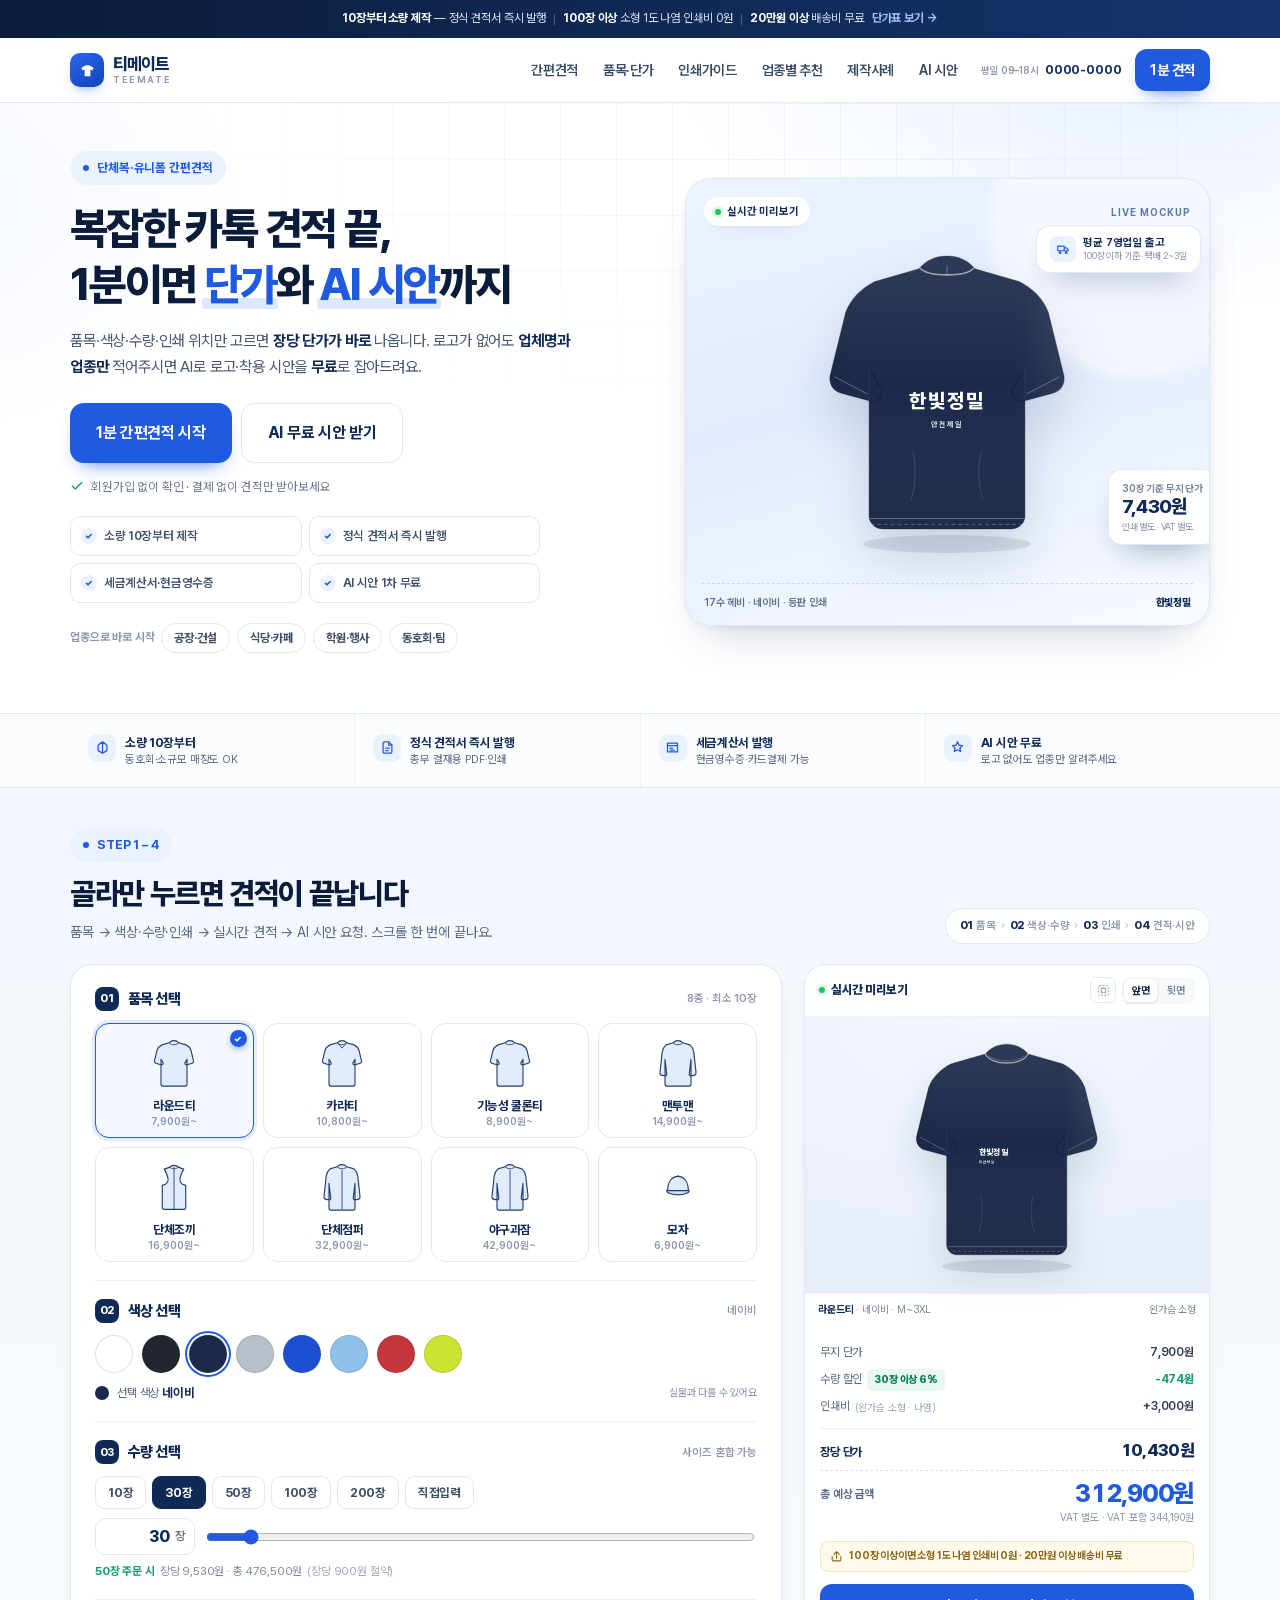
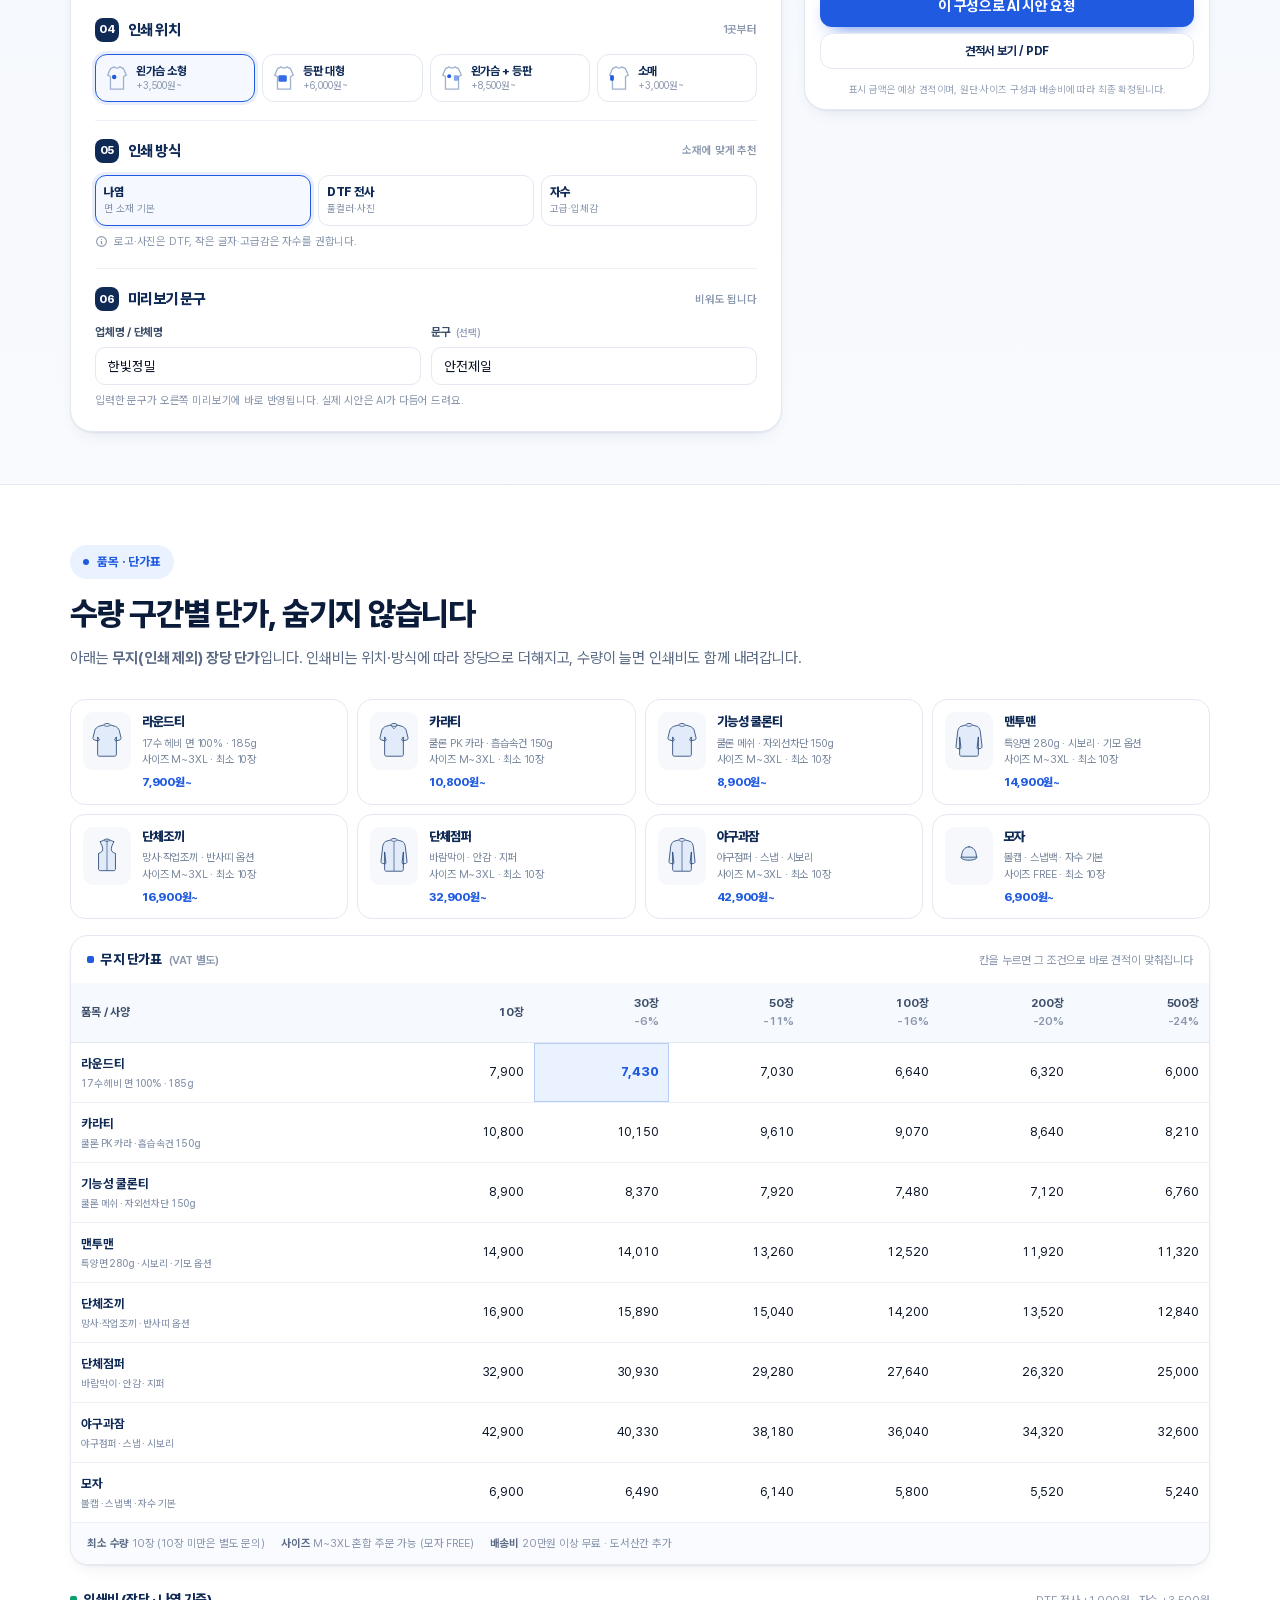
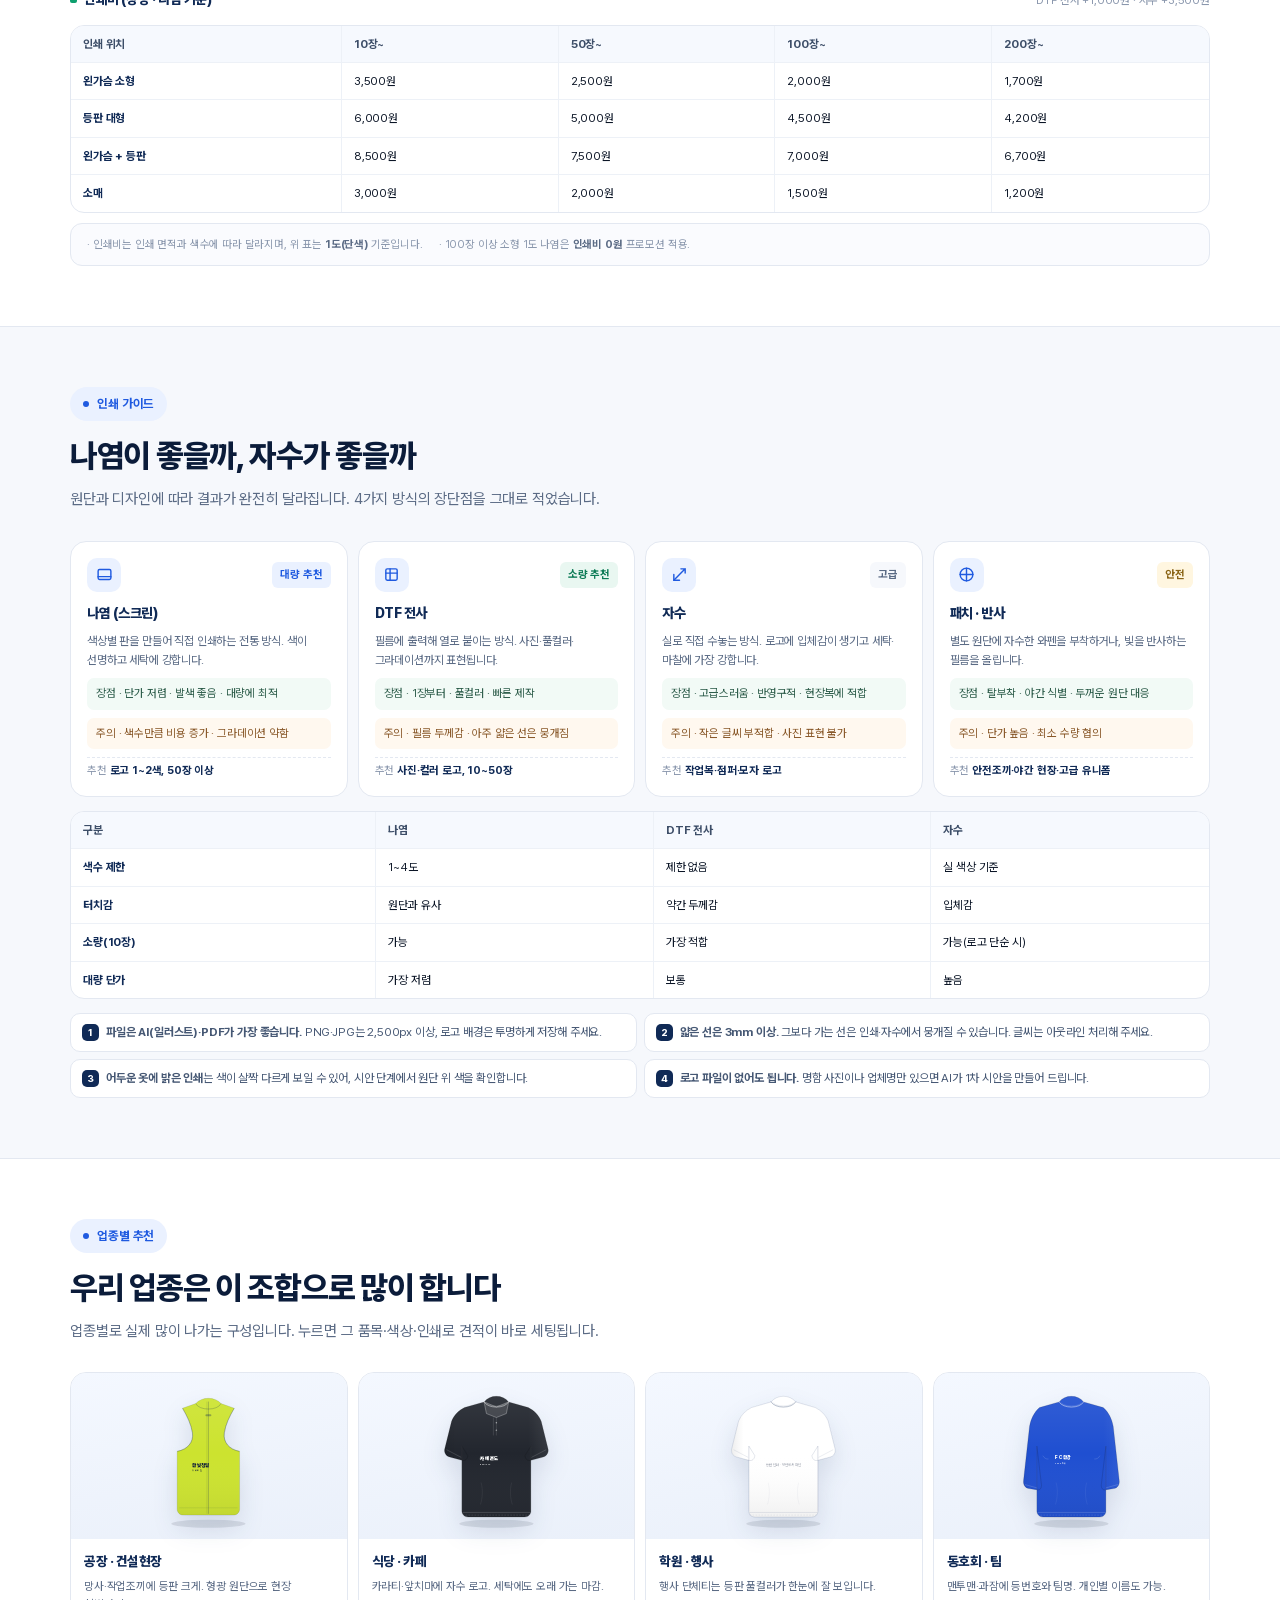
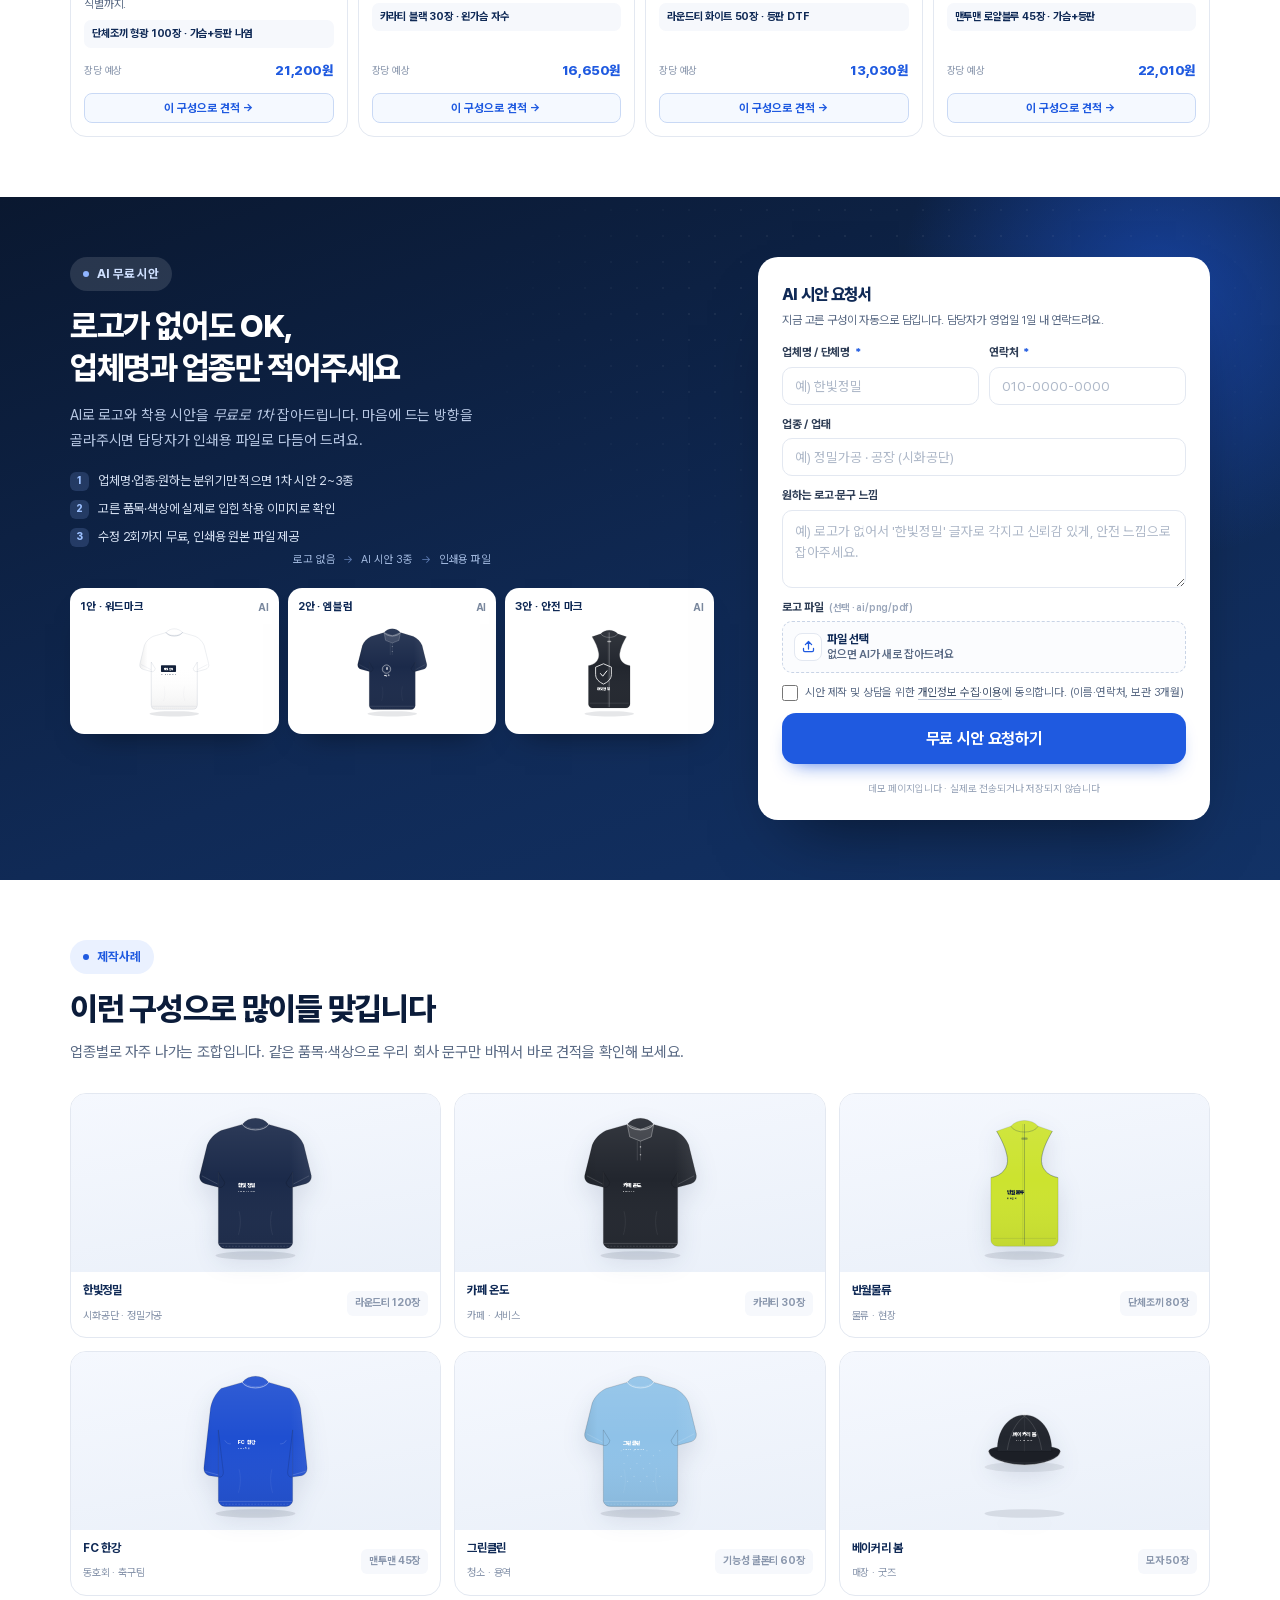
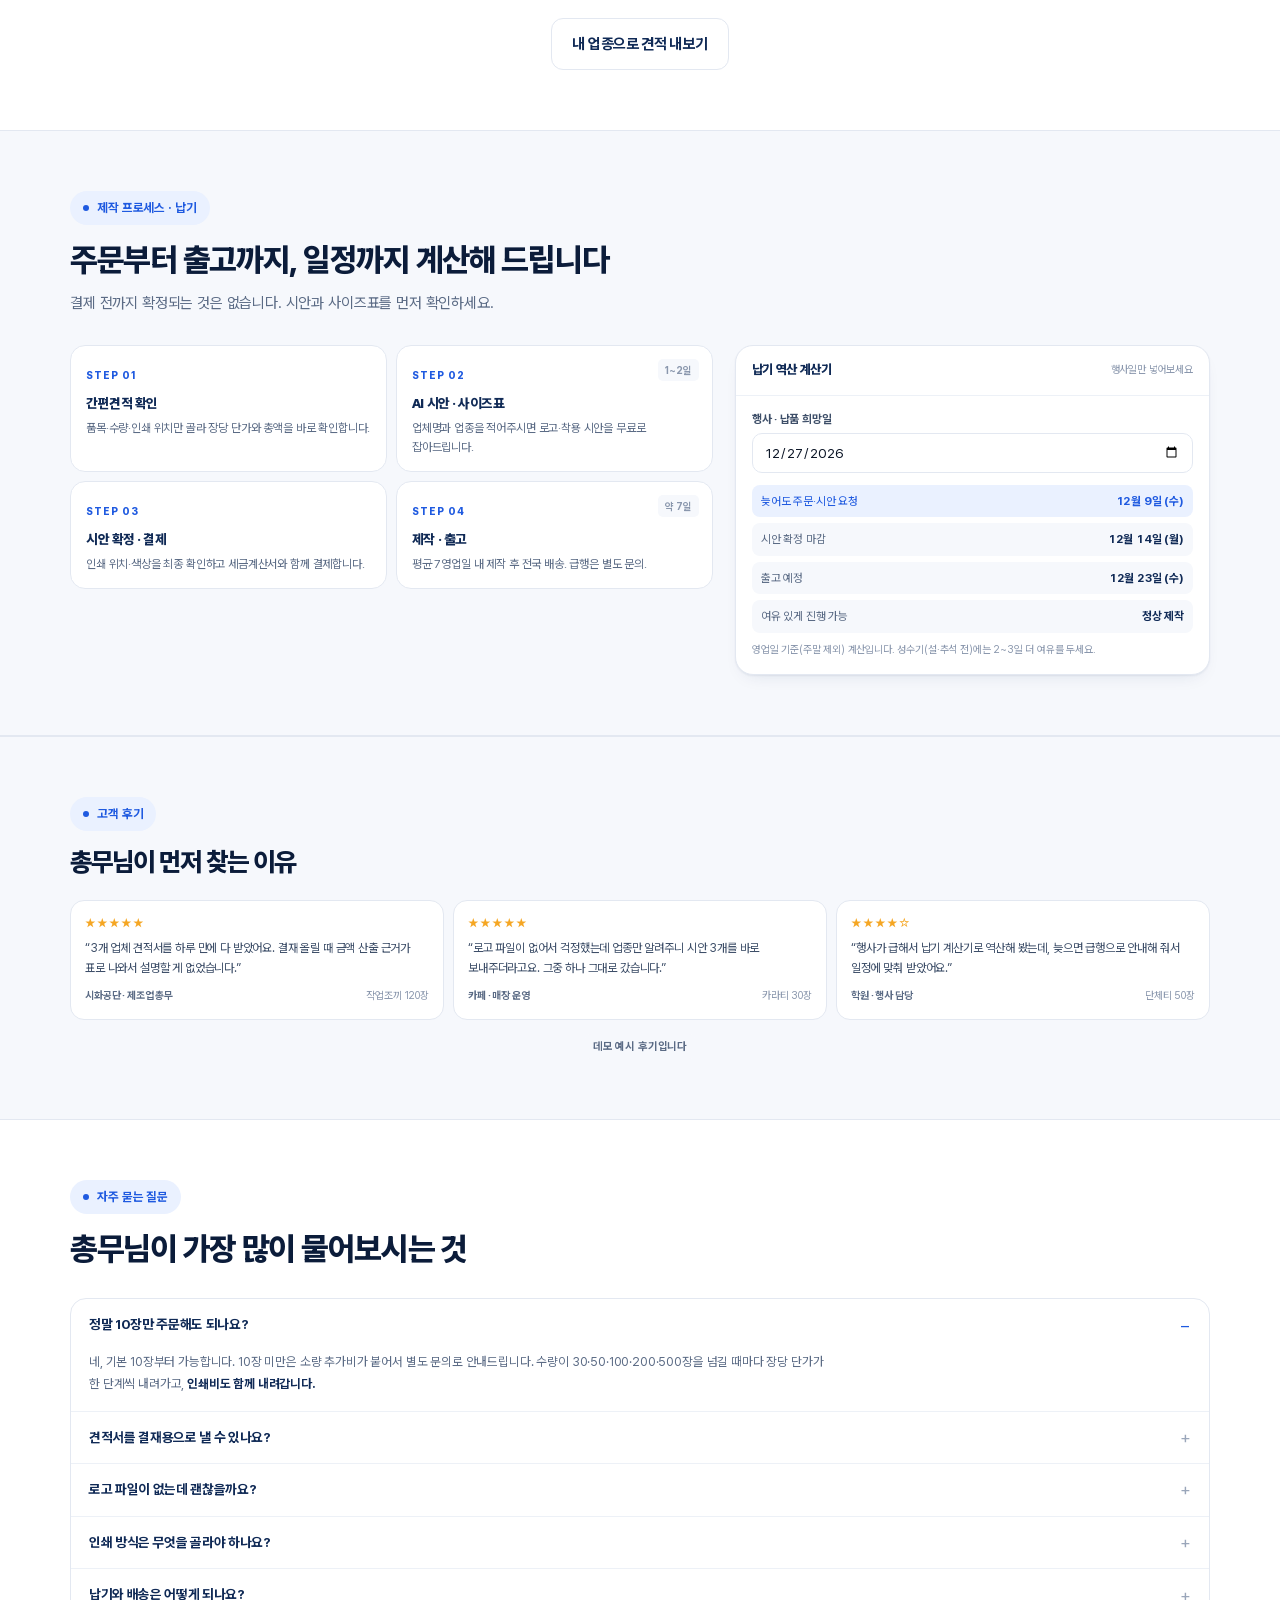
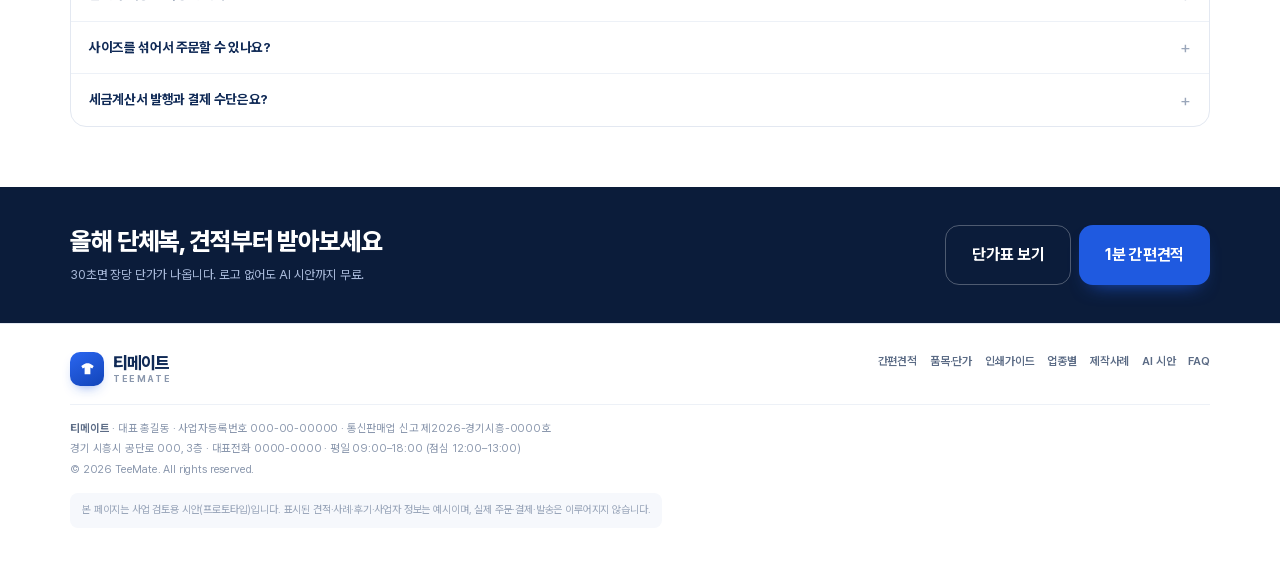
==== index.html @ 2065377f "티메이트 단체복 견적 데모 — 단일 정식 견적서 버전" ====
<!DOCTYPE html>
<html lang="ko">
<head>
<meta charset="utf-8">
<meta name="viewport" content="width=device-width, initial-scale=1, viewport-fit=cover">
<title>티메이트 TeeMate — 단체복·유니폼 1분 간편견적 + AI 무료 시안</title>
<meta name="description" content="품목·색상·수량·인쇄 위치만 고르면 장당 단가가 바로 나옵니다. 수량 구간별 단가 공개, 총무 결재용 정식 견적서 즉시 발행, 로고가 없어도 AI 무료 시안. 소량 10장부터 · 세금계산서 발행.">
<meta name="theme-color" content="#102A56">
<link rel="icon" href="data:image/svg+xml,%3Csvg xmlns='http://www.w3.org/2000/svg' viewBox='0 0 48 48'%3E%3Crect width='48' height='48' rx='12' fill='%231F5AE0'/%3E%3Cpath d='M24 13c-4 0-7 1.4-9 3l-4 3 3 5 4-2v14h12V22l4 2 3-5-4-3c-2-1.6-5-3-9-3z' fill='%23fff'/%3E%3C/svg%3E">
<link rel="stylesheet" href="styles.css">
</head>
<body>

<!-- ===== 상단 공지 ===== -->
<div class="promo-bar">
  <div class="wrap promo-in">
    <span><b>10장부터 소량 제작</b> — 정식 견적서 즉시 발행</span>
    <span class="psep"></span>
    <span class="p3"><b>100장 이상</b> 소형 1도 나염 인쇄비 0원</span>
    <span class="psep"></span>
    <span class="p2"><b>20만원 이상</b> 배송비 무료</span>
    <a class="pmore" href="#pricing">단가표 보기 →</a>
  </div>
</div>

<!-- ===== 헤더 ===== -->
<header class="nav">
  <div class="wrap nav-in">
    <a class="brand" href="#top" aria-label="티메이트 홈">
      <span class="brand-mark" aria-hidden="true">
        <svg viewBox="0 0 48 48"><path d="M24 12c-4.4 0-7.6 1.6-9.8 3.2l-4.4 3.3 3.3 5.4 4.3-2.2V37h13.2V21.7l4.3 2.2 3.3-5.4-4.4-3.3C31.6 13.6 28.4 12 24 12z" fill="#fff"/></svg>
      </span>
      <span class="brand-name"><b>티메이트</b><span>TEEMATE</span></span>
    </a>
    <nav class="nav-links" aria-label="주요 메뉴">
      <a href="#quote">간편견적</a>
      <a href="#pricing">품목·단가</a>
      <a href="#print-guide">인쇄가이드</a>
      <a href="#industries">업종별 추천</a>
      <a href="#cases">제작사례</a>
      <a href="#ai">AI 시안</a>
    </nav>
    <div class="nav-right">
      <span class="nav-tel"><span>평일 09–18시</span> 0000-0000</span>
      <a class="btn btn-primary" href="#quote">1분 견적</a>
      <button class="menu-btn" id="menuBtn" aria-label="메뉴 열기" aria-expanded="false" aria-controls="mobileMenu"><span></span></button>
    </div>
  </div>
  <div class="mobile-menu" id="mobileMenu">
    <div class="wrap">
      <a href="#quote">간편견적</a>
      <a href="#pricing">품목 · 수량별 단가표</a>
      <a href="#print-guide">인쇄 방식 가이드</a>
      <a href="#industries">업종별 추천 구성</a>
      <a href="#cases">제작사례</a>
      <a href="#ai">AI 무료 시안</a>
      <a href="#process">납기 · 제작 프로세스</a>
      <a href="#faq">자주 묻는 질문</a>
      <div class="mm-cta">
        <a class="btn btn-ghost" href="#ai">AI 시안 요청</a>
        <a class="btn btn-primary" href="#quote">견적 시작</a>
      </div>
      <div class="mm-info">평일 09:00–18:00 (점심 12:00–13:00) · 0000-0000<br>본 페이지는 사업 검토용 데모입니다.</div>
    </div>
  </div>
</header>

<!-- ===== 히어로 ===== -->
<section class="hero" id="top">
  <div class="wrap hero-in">
    <div class="hero-left">
    <div class="hero-copy">
      <span class="eyebrow"><span class="dot"></span>단체복·유니폼 간편견적</span>
      <h1>복잡한 카톡 견적 끝,<br>1분이면 <span class="hl">단가</span>와 <span class="hl">AI 시안</span>까지</h1>
      <p class="lead">품목·색상·수량·인쇄 위치만 고르면 <b>장당 단가가 바로</b> 나옵니다.
        로고가 없어도 <b>업체명과 업종만</b> 적어주시면 AI로 로고·착용 시안을 <b>무료</b>로 잡아드려요.</p>
      <div class="hero-actions">
        <a class="btn btn-primary btn-lg" href="#quote">1분 간편견적 시작</a>
        <a class="btn btn-ghost btn-lg" href="#ai">AI 무료 시안 받기</a>
      </div>
      <div class="hero-note">
        <svg width="14" height="14" viewBox="0 0 24 24" fill="none" stroke="#22A06B" stroke-width="2.6"><path d="M20 6 9 17l-5-5" stroke-linecap="round" stroke-linejoin="round"/></svg>
        회원가입 없이 확인 · 결제 없이 견적만 받아보세요
      </div>
      </div>
      <div class="hero-sub">
      <ul class="trust">
        <li><span class="ck">✓</span>소량 10장부터 제작</li>
        <li><span class="ck">✓</span>정식 견적서 즉시 발행</li>
        <li><span class="ck">✓</span>세금계산서·현금영수증</li>
        <li><span class="ck">✓</span>AI 시안 1차 무료</li>
      </ul>
      <div class="quick">
        <span class="ql">업종으로 바로 시작</span>
        <button type="button" data-preset="factory">공장·건설</button>
        <button type="button" data-preset="cafe">식당·카페</button>
        <button type="button" data-preset="school">학원·행사</button>
        <button type="button" data-preset="team">동호회·팀</button>
      </div>
      </div>
    </div>

    <div class="hero-art">
      <div class="hero-art-top">
        <span class="ha-badge"><i></i>실시간 미리보기</span>
        <span class="ha-live">LIVE MOCKUP</span>
      </div>
      <div id="heroMockup" class="hero-mk"></div>
      <div class="float-card float-price">
        <div class="fp-lbl">30장 기준 무지 단가</div>
        <div class="fp-val" id="heroUnit">7,430원</div>
        <div class="fp-sub">인쇄 별도 · VAT 별도</div>
      </div>
      <div class="float-card float-ship">
        <span class="ic"><svg width="14" height="14" viewBox="0 0 24 24" fill="none" stroke="currentColor" stroke-width="2"><path d="M3 7h11v8H3zM14 10h4l3 3v2h-7z" stroke-linejoin="round"/><circle cx="7" cy="18" r="1.6"/><circle cx="17.5" cy="18" r="1.6"/></svg></span>
        <span><b>평균 7영업일 출고</b><span>100장 이하 기준 · 택배 2~3일</span></span>
      </div>
      <div class="hero-art-foot">
        <span class="hf">17수 헤비 · 네이비 · 등판 인쇄</span>
        <span class="hf"><b>한빛정밀</b></span>
      </div>
    </div>
  </div>
</section>

<!-- ===== 신뢰 스트립 ===== -->
<div class="strip">
  <div class="wrap">
    <ul>
      <li>
        <span class="ic"><svg width="15" height="15" viewBox="0 0 24 24" fill="none" stroke="currentColor" stroke-width="2"><path d="M12 3v18M5 8l7-5 7 5M5 8v9l7 4 7-4V8" stroke-linejoin="round"/></svg></span>
        <span><b>소량 10장부터</b><span>동호회·소규모 매장도 OK</span></span>
      </li>
      <li>
        <span class="ic"><svg width="15" height="15" viewBox="0 0 24 24" fill="none" stroke="currentColor" stroke-width="2"><path d="M14 3H7a2 2 0 0 0-2 2v14a2 2 0 0 0 2 2h10a2 2 0 0 0 2-2V8z" stroke-linejoin="round"/><path d="M14 3v5h5M9 13h6M9 17h4" stroke-linecap="round"/></svg></span>
        <span><b>정식 견적서 즉시 발행</b><span>총무 결재용 PDF·인쇄</span></span>
      </li>
      <li>
        <span class="ic"><svg width="15" height="15" viewBox="0 0 24 24" fill="none" stroke="currentColor" stroke-width="2"><path d="M4 5h16v14H4z" stroke-linejoin="round"/><path d="M4 9h16M8 13h4M8 16h7" stroke-linecap="round"/></svg></span>
        <span><b>세금계산서 발행</b><span>현금영수증·카드결제 가능</span></span>
      </li>
      <li>
        <span class="ic"><svg width="15" height="15" viewBox="0 0 24 24" fill="none" stroke="currentColor" stroke-width="2"><path d="m12 3 2.4 5.3 5.6.6-4.2 3.9 1.2 5.6L12 15.7 6.9 18.4l1.2-5.6L4 8.9l5.6-.6z" stroke-linejoin="round"/></svg></span>
        <span><b>AI 시안 무료</b><span>로고 없어도 업종만 알려주세요</span></span>
      </li>
    </ul>
  </div>
</div>

<!-- ===== 견적 빌더 ===== -->
<section class="builder-sec" id="quote">
  <div class="wrap">
    <div class="builder-head">
      <div>
        <span class="eyebrow"><span class="dot"></span>STEP 1 – 4</span>
        <h2>골라만 누르면 견적이 끝납니다</h2>
        <p>품목 → 색상·수량·인쇄 → 실시간 견적 → AI 시안 요청. 스크롤 한 번에 끝나요.</p>
      </div>
      <div class="step-track">
        <span><b>01</b> 품목</span><span class="sep">›</span>
        <span><b>02</b> 색상·수량</span><span class="sep">›</span>
        <span><b>03</b> 인쇄</span><span class="sep">›</span>
        <span><b>04</b> 견적·시안</span>
      </div>
    </div>

    <div class="builder-grid">
      <!-- 컨트롤 -->
      <div class="card controls">
        <div class="step-block" style="margin-top:0;padding-top:0">
          <div class="sh"><span class="step-num">01</span><h3>품목 선택</h3><span class="mini">8종 · 최소 10장</span></div>
          <div class="items" id="itemGrid" role="group" aria-label="품목 선택"></div>
        </div>

        <div class="step-block">
          <div class="sh"><span class="step-num">02</span><h3>색상 선택</h3><span class="mini" id="colorName">네이비</span></div>
          <div class="swatches" id="colorRow" role="group" aria-label="색상 선택"></div>
          <div class="sw-label">
            <span class="sw-dot" id="colorDot"></span>
            <span>선택 색상 <b id="colorName2">네이비</b></span>
            <span class="side">실물과 다를 수 있어요</span>
          </div>
        </div>

        <div class="step-block">
          <div class="sh"><span class="step-num">03</span><h3>수량 선택</h3><span class="mini">사이즈 혼합 가능</span></div>
          <div class="qty-presets" id="qtyChips" role="group" aria-label="수량 프리셋"></div>
          <div class="qty-row">
            <label class="qty-field" for="qtyInput">
              <input id="qtyInput" type="number" min="10" max="2000" step="10" value="30" inputmode="numeric" aria-label="수량 직접입력">
              <span>장</span>
            </label>
            <input class="range" id="qtyRange" type="range" min="10" max="300" step="5" value="30" aria-label="수량 슬라이더">
          </div>
          <div class="qty-hint" id="qtyHint"></div>
        </div>

        <div class="step-block">
          <div class="sh"><span class="step-num">04</span><h3>인쇄 위치</h3><span class="mini">1곳부터</span></div>
          <div class="pos-grid" id="posRow" role="group" aria-label="인쇄 위치"></div>
        </div>

        <div class="step-block">
          <div class="sh"><span class="step-num">05</span><h3>인쇄 방식</h3><span class="mini">소재에 맞게 추천</span></div>
          <div class="methods" id="methodRow" role="group" aria-label="인쇄 방식"></div>
          <div class="plus-note">
            <svg width="13" height="13" viewBox="0 0 24 24" fill="none" stroke="#8A97AD" stroke-width="2"><circle cx="12" cy="12" r="9"/><path d="M12 8h.01M11 12h1v4h1" stroke-linecap="round"/></svg>
            로고·사진은 DTF, 작은 글자·고급감은 자수를 권합니다.
          </div>
        </div>

        <div class="step-block">
          <div class="sh"><span class="step-num">06</span><h3>미리보기 문구</h3><span class="mini">비워도 됩니다</span></div>
          <div class="text-grid">
            <div class="field">
              <label for="companyInput">업체명 / 단체명</label>
              <input id="companyInput" type="text" maxlength="14" placeholder="예) 한빛정밀" value="한빛정밀" autocomplete="organization">
            </div>
            <div class="field">
              <label for="sloganInput">문구 <span class="opt">(선택)</span></label>
              <input id="sloganInput" type="text" maxlength="18" placeholder="예) 안전제일" value="안전제일" autocomplete="off">
            </div>
          </div>
          <div class="plus-note">입력한 문구가 오른쪽 미리보기에 바로 반영됩니다. 실제 시안은 AI가 다듬어 드려요.</div>
        </div>
      </div>

      <!-- 미리보기 + 견적 -->
      <div class="panel-wrap">
        <div class="card panel">
          <div class="panel-head">
            <span class="ph-t"><i></i>실시간 미리보기</span>
            <div class="ph-right">
              <button class="guide-btn" id="guideBtn" aria-pressed="false" aria-label="인쇄 영역 보기" title="인쇄 영역 보기">
                <svg width="13" height="13" viewBox="0 0 24 24" fill="none" stroke="currentColor" stroke-width="2"><rect x="3" y="3" width="18" height="18" rx="2" stroke-dasharray="3 3"/><path d="M8 8h8v8H8z"/></svg>
              </button>
              <div class="view-toggle" role="group" aria-label="앞면 뒷면 전환">
                <button id="viewFront" aria-pressed="true">앞면</button>
                <button id="viewBack" aria-pressed="false">뒷면</button>
              </div>
            </div>
          </div>
          <div class="mk-stage" id="mockupStage"></div>
          <div class="mk-caption">
            <span><b id="mkItem">라운드티</b> · <span id="mkColor">네이비</span> · <span id="mkSize">M~3XL</span></span>
            <span id="mkPrint">왼가슴 소형</span>
          </div>
          <div class="price-box">
            <div class="sum-line"><span class="l">무지 단가</span><span class="v" id="pBase">7,900원</span></div>
            <div class="sum-line disc"><span class="l">수량 할인 <span class="tier-badge" id="pTierName">30장 이상 6%</span></span><span class="v" id="pDisc">-474원</span></div>
            <div class="sum-line"><span class="l">인쇄비 <span style="color:#9AA6BA;font-size:10px" id="pPrintName">(왼가슴 소형 · 나염)</span></span><span class="v" id="pPrint">+3,000원</span></div>
            <div class="sum-div"></div>
            <div class="unit-line"><span class="ul-l">장당 단가</span><span class="ul-v" id="pUnit">10,430원</span></div>
            <div class="total">
              <span class="tl">총 예상 금액</span>
              <span class="tv" id="pTotal">312,900원</span>
            </div>
            <div class="vat" id="pVat">VAT 별도 · VAT 포함 344,190원</div>
          </div>
          <div class="panel-promo">
            <svg width="13" height="13" viewBox="0 0 24 24" fill="none" stroke="currentColor" stroke-width="2"><path d="M20 12v6a2 2 0 0 1-2 2H6a2 2 0 0 1-2-2v-6M12 3v12M7 8l5-5 5 5" stroke-linecap="round" stroke-linejoin="round"/></svg>
            100장 이상이면 소형 1도 나염 인쇄비 0원 · 20만원 이상 배송비 무료
          </div>
          <div class="panel-actions">
            <button class="btn btn-primary btn-block" id="toAiBtn">이 구성으로 AI 시안 요청</button>
            <button class="btn btn-ghost btn-block" id="docBtn">견적서 보기 / PDF</button>
          </div>
          <div class="panel-foot">표시 금액은 예상 견적이며, 원단·사이즈 구성과 배송비에 따라 최종 확정됩니다.</div>
        </div>
      </div>
    </div>
  </div>
</section>

<!-- 모바일 하단 바 -->
<div class="sticky-buy" id="stickyBuy">
  <div class="sb-l"><div class="sb-top">장당 <span id="sbUnit">10,430원</span> · <span id="sbQty">30장</span></div><b id="sbTotal">312,900원</b></div>
  <a class="btn btn-primary" href="#ai">AI 시안 요청</a>
</div>

<!-- ===== 품목 · 단가표 ===== -->
<section class="sec pricing-sec" id="pricing">
  <div class="wrap">
    <div class="sec-head">
      <span class="eyebrow"><span class="dot"></span>품목 · 단가표</span>
      <h2>수량 구간별 단가, 숨기지 않습니다</h2>
      <p>아래는 <b>무지(인쇄 제외) 장당 단가</b>입니다. 인쇄비는 위치·방식에 따라 장당으로 더해지고, 수량이 늘면 인쇄비도 함께 내려갑니다.</p>
    </div>

    <div class="guide-grid" id="guideGrid" style="display:grid;grid-template-columns:repeat(auto-fit,minmax(230px,1fr));gap:9px;margin-bottom:16px"></div>

    <div class="tbl-wrap">
      <div class="tbl-head" style="padding:13px 16px 0">
        <span class="tt"><i></i>무지 단가표 <span style="font-weight:600;color:#8A97AD;font-size:11.5px">(VAT 별도)</span></span>
        <span class="hint">칸을 누르면 그 조건으로 바로 견적이 맞춰집니다</span>
      </div>
      <div class="tbl-scroll">
        <table class="pt" id="priceTable" aria-label="품목·수량 구간별 무지 단가"></table>
      </div>
      <div class="tbl-foot">
        <span><b>최소 수량</b> 10장 (10장 미만은 별도 문의)</span>
        <span><b>사이즈</b> M~3XL 혼합 주문 가능 (모자 FREE)</span>
        <span><b>배송비</b> 20만원 이상 무료 · 도서산간 추가</span>
      </div>
    </div>

    <div class="tbl-head" style="margin:24px 0 12px">
      <span class="tt"><i style="background:#0E9F6E"></i>인쇄비 (장당 · 나염 기준)</span>
      <span class="hint">DTF 전사 +1,000원 · 자수 +3,500원</span>
    </div>
    <div class="guide-table five" id="printTbl"></div>
    <div class="tbl-foot" style="border:1px solid var(--line);border-radius:12px;background:#FAFBFE;margin-top:10px">
      <span>· 인쇄비는 인쇄 면적과 색수에 따라 달라지며, 위 표는 <b>1도(단색)</b> 기준입니다.</span>
      <span>· 100장 이상 소형 1도 나염은 <b>인쇄비 0원</b> 프로모션 적용.</span>
    </div>
  </div>
</section>

<!-- ===== 인쇄 가이드 ===== -->
<section class="sec print-sec" id="print-guide">
  <div class="wrap">
    <div class="sec-head">
      <span class="eyebrow"><span class="dot"></span>인쇄 가이드</span>
      <h2>나염이 좋을까, 자수가 좋을까</h2>
      <p>원단과 디자인에 따라 결과가 완전히 달라집니다. 4가지 방식의 장단점을 그대로 적었습니다.</p>
    </div>

    <div class="pg-grid">
      <div class="pg">
        <div class="ph"><span class="pico"><svg width="17" height="17" viewBox="0 0 24 24" fill="none" stroke="currentColor" stroke-width="2"><rect x="3" y="5" width="18" height="14" rx="2"/><path d="M3 15h18" stroke-linecap="round"/></svg></span><span class="tag blue">대량 추천</span></div>
        <h4>나염 (스크린)</h4>
        <p class="pdesc">색상별 판을 만들어 직접 인쇄하는 전통 방식. 색이 선명하고 세탁에 강합니다.</p>
        <div class="pros">장점 · 단가 저렴 · 발색 좋음 · 대량에 최적</div>
        <div class="cons">주의 · 색수만큼 비용 증가 · 그라데이션 약함</div>
        <div class="rec">추천 <b>로고 1~2색, 50장 이상</b></div>
      </div>
      <div class="pg">
        <div class="ph"><span class="pico"><svg width="17" height="17" viewBox="0 0 24 24" fill="none" stroke="currentColor" stroke-width="2"><rect x="4" y="4" width="16" height="16" rx="2"/><path d="M4 10h16M10 4v16" stroke-linecap="round"/></svg></span><span class="tag green">소량 추천</span></div>
        <h4>DTF 전사</h4>
        <p class="pdesc">필름에 출력해 열로 붙이는 방식. 사진·풀컬러·그라데이션까지 표현됩니다.</p>
        <div class="pros">장점 · 1장부터 · 풀컬러 · 빠른 제작</div>
        <div class="cons">주의 · 필름 두께감 · 아주 얇은 선은 뭉개짐</div>
        <div class="rec">추천 <b>사진·컬러 로고, 10~50장</b></div>
      </div>
      <div class="pg">
        <div class="ph"><span class="pico"><svg width="17" height="17" viewBox="0 0 24 24" fill="none" stroke="currentColor" stroke-width="2"><path d="M4 20 20 4M14 4h6v6" stroke-linecap="round" stroke-linejoin="round"/><path d="M4 12v8h8" stroke-linecap="round" stroke-linejoin="round"/></svg></span><span class="tag">고급</span></div>
        <h4>자수</h4>
        <p class="pdesc">실로 직접 수놓는 방식. 로고에 입체감이 생기고 세탁·마찰에 가장 강합니다.</p>
        <div class="pros">장점 · 고급스러움 · 반영구적 · 현장복에 적합</div>
        <div class="cons">주의 · 작은 글씨 부적합 · 사진 표현 불가</div>
        <div class="rec">추천 <b>작업복·점퍼·모자 로고</b></div>
      </div>
      <div class="pg">
        <div class="ph"><span class="pico"><svg width="17" height="17" viewBox="0 0 24 24" fill="none" stroke="currentColor" stroke-width="2"><path d="M3 12h18M12 3v18" stroke-linecap="round"/><circle cx="12" cy="12" r="9"/></svg></span><span class="tag amber">안전</span></div>
        <h4>패치 · 반사</h4>
        <p class="pdesc">별도 원단에 자수한 와펜을 부착하거나, 빛을 반사하는 필름을 올립니다.</p>
        <div class="pros">장점 · 탈부착 · 야간 식별 · 두꺼운 원단 대응</div>
        <div class="cons">주의 · 단가 높음 · 최소 수량 협의</div>
        <div class="rec">추천 <b>안전조끼·야간 현장·고급 유니폼</b></div>
      </div>
    </div>

    <div class="guide-table">
      <div class="grow head"><div>구분</div><div>나염</div><div>DTF 전사</div><div>자수</div></div>
      <div class="grow"><div class="k">색수 제한</div><div>1~4도</div><div>제한 없음</div><div>실 색상 기준</div></div>
      <div class="grow"><div class="k">터치감</div><div>원단과 유사</div><div>약간 두께감</div><div>입체감</div></div>
      <div class="grow"><div class="k">소량(10장)</div><div>가능</div><div>가장 적합</div><div>가능(로고 단순 시)</div></div>
      <div class="grow"><div class="k">대량 단가</div><div>가장 저렴</div><div>보통</div><div>높음</div></div>
    </div>

    <ul class="file-tips">
      <li><span class="n">1</span><span><b>파일은 AI(일러스트)·PDF가 가장 좋습니다.</b> PNG·JPG는 2,500px 이상, 로고 배경은 투명하게 저장해 주세요.</span></li>
      <li><span class="n">2</span><span><b>얇은 선은 3mm 이상.</b> 그보다 가는 선은 인쇄·자수에서 뭉개질 수 있습니다. 글씨는 아웃라인 처리해 주세요.</span></li>
      <li><span class="n">3</span><span><b>어두운 옷에 밝은 인쇄</b>는 색이 살짝 다르게 보일 수 있어, 시안 단계에서 원단 위 색을 확인합니다.</span></li>
      <li><span class="n">4</span><span><b>로고 파일이 없어도 됩니다.</b> 명함 사진이나 업체명만 있으면 AI가 1차 시안을 만들어 드립니다.</span></li>
    </ul>
  </div>
</section>

<!-- ===== 업종별 추천 ===== -->
<section class="sec" id="industries">
  <div class="wrap">
    <div class="sec-head">
      <span class="eyebrow"><span class="dot"></span>업종별 추천</span>
      <h2>우리 업종은 이 조합으로 많이 합니다</h2>
      <p>업종별로 실제 많이 나가는 구성입니다. 누르면 그 품목·색상·인쇄로 견적이 바로 세팅됩니다.</p>
    </div>
    <div class="ind-grid" id="indGrid"></div>
  </div>
</section>

<!-- ===== AI 시안 ===== -->
<section class="sec ai-sec" id="ai">
  <div class="wrap ai-inner">
    <div>
      <span class="eyebrow"><span class="dot" style="background:#8FB4FF"></span>AI 무료 시안</span>
      <h2>로고가 없어도 OK,<br>업체명과 업종만 적어주세요</h2>
      <p class="lead">AI로 로고와 착용 시안을 <em>무료로 1차</em> 잡아드립니다.
        마음에 드는 방향을 골라주시면 담당자가 인쇄용 파일로 다듬어 드려요.</p>
      <ul class="ai-list">
        <li><span class="n">1</span>업체명·업종·원하는 분위기만 적으면 1차 시안 2~3종</li>
        <li><span class="n">2</span>고른 품목·색상에 실제로 입힌 착용 이미지로 확인</li>
        <li><span class="n">3</span>수정 2회까지 무료, 인쇄용 원본 파일 제공</li>
      </ul>
      <div class="ba-flow">로고 없음 <span class="ba-arrow">→</span> AI 시안 3종 <span class="ba-arrow">→</span> 인쇄용 파일</div>
      <div class="ba" id="aiSamples"></div>
    </div>

    <div class="form-card">
      <h3>AI 시안 요청서</h3>
      <p class="fc-sub">지금 고른 구성이 자동으로 담깁니다. 담당자가 영업일 1일 내 연락드려요.</p>
      <form id="aiForm" novalidate>
        <div class="form-grid">
          <div class="form-grid two" style="gap:10px">
            <div class="field" id="fName">
              <label for="fCompany">업체명 / 단체명 <span class="req">*</span></label>
              <input id="fCompany" name="company" type="text" placeholder="예) 한빛정밀" required autocomplete="organization">
              <span class="err">업체명을 입력해 주세요.</span>
            </div>
            <div class="field" id="fContact">
              <label for="fPhone">연락처 <span class="req">*</span></label>
              <input id="fPhone" name="phone" type="tel" placeholder="010-0000-0000" required inputmode="tel" autocomplete="tel">
              <span class="err">연락 가능한 번호를 정확히 입력해 주세요.</span>
            </div>
          </div>
          <div class="field">
            <label for="fBusiness">업종 / 업태</label>
            <input id="fBusiness" name="business" type="text" placeholder="예) 정밀가공 · 공장 (시화공단)" autocomplete="off">
          </div>
          <div class="field">
            <label for="fMsg">원하는 로고·문구 느낌</label>
            <textarea id="fMsg" name="message" placeholder="예) 로고가 없어서 '한빛정밀' 글자로 각지고 신뢰감 있게, 안전 느낌으로 잡아주세요."></textarea>
          </div>
          <div class="field">
            <label>로고 파일 <span class="opt">(선택 · ai/png/pdf)</span></label>
            <label class="upload" for="fFile">
              <span class="ui"><svg width="15" height="15" viewBox="0 0 24 24" fill="none" stroke="currentColor" stroke-width="2"><path d="M12 16V4m0 0L7 9m5-5 5 5" stroke-linecap="round" stroke-linejoin="round"/><path d="M4 15v3a2 2 0 0 0 2 2h12a2 2 0 0 0 2-2v-3" stroke-linecap="round"/></svg></span>
              <span class="ut" id="fileName"><b>파일 선택</b>없으면 AI가 새로 잡아드려요</span>
              <input id="fFile" type="file" accept=".ai,.pdf,.png,.jpg,.jpeg,.svg">
            </label>
          </div>
          <label class="agree">
            <input id="fAgree" type="checkbox">
            <span>시안 제작 및 상담을 위한 <u>개인정보 수집·이용</u>에 동의합니다. (이름·연락처, 보관 3개월)</span>
          </label>
          <div class="field" id="fAgreeErr" style="display:none"><span class="err" style="display:block">개인정보 수집·이용에 동의해 주세요.</span></div>
          <button class="btn btn-primary btn-block btn-lg" type="submit" style="margin-top:2px">무료 시안 요청하기</button>
          <div class="form-note">데모 페이지입니다 · 실제로 전송되거나 저장되지 않습니다</div>
        </div>
      </form>
    </div>
  </div>
</section>

<!-- ===== 제작사례 ===== -->
<section class="sec" id="cases">
  <div class="wrap">
    <div class="sec-head">
      <span class="eyebrow"><span class="dot"></span>제작사례</span>
      <h2>이런 구성으로 많이들 맞깁니다</h2>
      <p>업종별로 자주 나가는 조합입니다. 같은 품목·색상으로 우리 회사 문구만 바꿔서 바로 견적을 확인해 보세요.</p>
    </div>
    <div class="cases" id="caseGrid"></div>
    <div style="text-align:center;margin-top:22px">
      <a class="btn btn-ghost" href="#quote">내 업종으로 견적 내보기</a>
    </div>
  </div>
</section>

<!-- ===== 프로세스 + 납기 ===== -->
<section class="sec" id="process" style="background:var(--soft);border-top:1px solid var(--line);border-bottom:1px solid var(--line)">
  <div class="wrap">
    <div class="sec-head">
      <span class="eyebrow"><span class="dot"></span>제작 프로세스 · 납기</span>
      <h2>주문부터 출고까지, 일정까지 계산해 드립니다</h2>
      <p>결제 전까지 확정되는 것은 없습니다. 시안과 사이즈표를 먼저 확인하세요.</p>
    </div>
    <div class="proc-wrap">
      <div class="process">
        <div class="pcard"><span class="pn">STEP 01</span><h4>간편견적 확인</h4><p>품목·수량·인쇄 위치만 골라 장당 단가와 총액을 바로 확인합니다.</p></div>
        <div class="pcard"><span class="pn">STEP 02</span><h4>AI 시안 · 사이즈표</h4><p>업체명과 업종을 적어주시면 로고·착용 시안을 무료로 잡아드립니다.</p><span class="pd">1~2일</span></div>
        <div class="pcard"><span class="pn">STEP 03</span><h4>시안 확정 · 결제</h4><p>인쇄 위치·색상을 최종 확인하고 세금계산서와 함께 결제합니다.</p></div>
        <div class="pcard"><span class="pn">STEP 04</span><h4>제작 · 출고</h4><p>평균 7영업일 내 제작 후 전국 배송. 급행은 별도 문의.</p><span class="pd">약 7일</span></div>
      </div>

      <div class="due-card">
        <div class="due-head"><b>납기 역산 계산기</b><span>행사일만 넣어보세요</span></div>
        <div class="due-body">
          <div class="field">
            <label for="dueDate">행사 · 납품 희망일</label>
            <input id="dueDate" type="date">
          </div>
          <div class="due-res" id="dueRes"></div>
          <div class="due-note" id="dueNote"></div>
        </div>
      </div>
    </div>
  </div>
</section>

<!-- ===== 후기 ===== -->
<section class="sec rev-sec">
  <div class="wrap">
    <div class="sec-head" style="margin-bottom:20px">
      <span class="eyebrow"><span class="dot"></span>고객 후기</span>
      <h2 style="font-size:clamp(20px,2.8vw,26px)">총무님이 먼저 찾는 이유</h2>
    </div>
    <div class="rev-grid">
      <div class="rev">
        <div class="stars">★★★★★</div>
        <p>“3개 업체 견적서를 하루 만에 다 받았어요. 결재 올릴 때 금액 산출 근거가 표로 나와서 설명할 게 없었습니다.”</p>
        <div class="who"><b>시화공단 · 제조업 총무</b><span>작업조끼 120장</span></div>
      </div>
      <div class="rev">
        <div class="stars">★★★★★</div>
        <p>“로고 파일이 없어서 걱정했는데 업종만 알려주니 시안 3개를 바로 보내주더라고요. 그중 하나 그대로 갔습니다.”</p>
        <div class="who"><b>카페 · 매장 운영</b><span>카라티 30장</span></div>
      </div>
      <div class="rev">
        <div class="stars">★★★★☆</div>
        <p>“행사가 급해서 납기 계산기로 역산해 봤는데, 늦으면 급행으로 안내해 줘서 일정에 맞춰 받았어요.”</p>
        <div class="who"><b>학원 · 행사 담당</b><span>단체티 50장</span></div>
      </div>
    </div>
    <div style="text-align:center;margin-top:12px"><span class="tag">데모 예시 후기입니다</span></div>
  </div>
</section>

<!-- ===== FAQ ===== -->
<section class="sec" id="faq">
  <div class="wrap">
    <div class="sec-head">
      <span class="eyebrow"><span class="dot"></span>자주 묻는 질문</span>
      <h2>총무님이 가장 많이 물어보시는 것</h2>
    </div>
    <div class="faq">
      <details open>
        <summary>정말 10장만 주문해도 되나요?</summary>
        <p>네, 기본 10장부터 가능합니다. 10장 미만은 소량 추가비가 붙어서 별도 문의로 안내드립니다. 수량이 30·50·100·200·500장을 넘길 때마다 장당 단가가 한 단계씩 내려가고, <b>인쇄비도 함께 내려갑니다.</b></p>
      </details>
      <details>
        <summary>견적서를 결재용으로 낼 수 있나요?</summary>
        <p>가능합니다. 견적 화면의 <b>‘견적서 보기 / PDF’</b>를 누르면 사업자 정보와 고른 품목·색상·수량·인쇄·단가·VAT가 그대로 담긴 정식 견적서가 나오고, 인쇄 또는 PDF 저장으로 사내 결재에 바로 올릴 수 있습니다.</p>
      </details>
      <details>
        <summary>로고 파일이 없는데 괜찮을까요?</summary>
        <p>괜찮습니다. 업체명과 업종만 알려주시면 AI로 로고 시안과 착용 이미지를 1차 무료로 잡아드립니다. 명함 사진이나 손글씨 로고라도 보내주시면 방향을 잡을 수 있습니다. 수정은 2회까지 무료입니다.</p>
      </details>
      <details>
        <summary>인쇄 방식은 무엇을 골라야 하나요?</summary>
        <p>로고가 1~2색이고 수량이 많으면 <b>나염</b>, 사진이나 그라데이션이 있으면 <b>DTF 전사</b>, 작업복·점퍼·모자처럼 오래 입는 옷은 <b>자수</b>를 권합니다. 헷갈리시면 시안 단계에서 담당자가 더 나은 방향으로 한 번 더 제안드립니다.</p>
      </details>
      <details>
        <summary>납기와 배송은 어떻게 되나요?</summary>
        <p>시안 확정과 결제 후 평균 <b>7영업일</b> 내 출고되고, 택배는 출고 후 2~3일 걸립니다. 100장 이하 기준이며 수량이 많으면 하루 이틀 더 걸릴 수 있어요. 행사 일정이 있으시면 <b>최소 2주 전</b>에 주문하시는 것을 권합니다. 급행은 별도 문의 부탁드립니다.</p>
      </details>
      <details>
        <summary>사이즈를 섞어서 주문할 수 있나요?</summary>
        <p>가능합니다. M~3XL을 인원별로 섞어 주문하실 수 있고, 사이즈표를 먼저 보내드린 뒤 명단을 받습니다. 모자는 FREE 사이즈이며, 4XL 이상은 별도 문의입니다.</p>
      </details>
      <details>
        <summary>세금계산서 발행과 결제 수단은요?</summary>
        <p>세금계산서 발행, 카드 결제, 계좌이체 모두 가능하고 현금영수증도 발행됩니다. VAT는 별도이며 견적 화면에 포함 금액을 함께 표시합니다. 20만원 이상이면 배송비가 무료입니다.</p>
      </details>
    </div>
  </div>
</section>

<!-- ===== CTA ===== -->
<section class="cta-band">
  <div class="wrap cta-in">
    <div>
      <h2>올해 단체복, 견적부터 받아보세요</h2>
      <p>30초면 장당 단가가 나옵니다. 로고 없어도 AI 시안까지 무료.</p>
    </div>
    <div class="btns">
      <a class="btn btn-ghost btn-lg" href="#pricing">단가표 보기</a>
      <a class="btn btn-primary btn-lg" href="#quote">1분 간편견적</a>
    </div>
  </div>
</section>

<footer>
  <div class="wrap">
    <div class="foot-top">
      <a class="brand" href="#top">
        <span class="brand-mark" aria-hidden="true">
          <svg viewBox="0 0 48 48"><path d="M24 12c-4.4 0-7.6 1.6-9.8 3.2l-4.4 3.3 3.3 5.4 4.3-2.2V37h13.2V21.7l4.3 2.2 3.3-5.4-4.4-3.3C31.6 13.6 28.4 12 24 12z" fill="#fff"/></svg>
        </span>
        <span class="brand-name"><b>티메이트</b><span>TEEMATE</span></span>
      </a>
      <div class="foot-links">
        <a href="#quote">간편견적</a><a href="#pricing">품목·단가</a><a href="#print-guide">인쇄가이드</a><a href="#industries">업종별</a><a href="#cases">제작사례</a><a href="#ai">AI 시안</a><a href="#faq">FAQ</a>
      </div>
    </div>
    <div class="foot-info">
      <div><b>티메이트</b> · 대표 홍길동 · 사업자등록번호 000-00-00000 · 통신판매업 신고 제2026-경기시흥-0000호</div>
      <div>경기 시흥시 공단로 000, 3층 · 대표전화 0000-0000 · 평일 09:00–18:00 (점심 12:00–13:00)</div>
      <div>© 2026 TeeMate. All rights reserved.</div>
      <div class="demo-note">본 페이지는 사업 검토용 시안(프로토타입)입니다. 표시된 견적·사례·후기·사업자 정보는 예시이며, 실제 주문·결제·발송은 이루어지지 않습니다.</div>
    </div>
  </div>
</footer>

<!-- ===== 모달 : 접수 완료 ===== -->
<div class="modal" id="doneModal" role="dialog" aria-modal="true" aria-labelledby="doneTitle">
  <div class="modal-card">
    <button class="modal-x btn btn-ghost" data-close="doneModal">닫기</button>
    <div class="success-ic">
      <svg width="26" height="26" viewBox="0 0 24 24" fill="none" stroke="currentColor" stroke-width="2.6"><path d="M20 6 9 17l-5-5" stroke-linecap="round" stroke-linejoin="round"/></svg>
    </div>
    <h3 class="h" id="doneTitle">시안 요청이 접수되었습니다</h3>
    <p class="sub">담당자가 영업일 1일 내 연락드려 1차 시안을 보내드립니다.</p>
    <span class="demo-chip">데모 · 실제 전송되지 않음</span>
    <div class="receipt" id="doneReceipt"></div>
    <div class="modal-foot">
      <button class="btn btn-primary btn-block" data-close="doneModal">확인</button>
      <div class="row">
        <button class="btn btn-ghost" data-close="doneModal">닫기</button>
        <button class="btn btn-ghost" id="doneDocBtn" data-close="doneModal">견적서 보기</button>
      </div>
    </div>
  </div>
</div>

<!-- ===== 모달 : 견적서 (인쇄/PDF) ===== -->
<div class="modal" id="printModal" role="dialog" aria-modal="true" aria-labelledby="docTitle">
  <div class="modal-card wide">
    <button class="modal-x btn btn-ghost" data-close="printModal">닫기</button>
    <div class="doc" id="printRoot">
      <h3 class="sr" id="docTitle">견적서</h3>
      <div id="docBody"></div>
    </div>
    <div class="modal-foot">
      <div class="row">
        <button class="btn btn-ghost" id="printBtn">인쇄 / PDF 저장</button>
        <button class="btn btn-primary" data-close="printModal">닫기</button>
      </div>
      <div class="form-note">데모 · 실제 발행 문서가 아닙니다</div>
    </div>
  </div>
</div>

<div class="toast" id="toast" role="status" aria-live="polite"></div>

<script src="app.js"></script>
</body>
</html>
---- styles.css ----
/* =========================================================
   티메이트 TeeMate — 데모 랜딩 스타일
   라이트 고정 / 화이트 + 딥네이비 + 블루 포인트
   ========================================================= */

@font-face{
  font-family:'Pretendard';
  src:url('fonts/PretendardVariable.woff2') format('woff2-variations');
  font-weight:45 920;
  font-style:normal;
  font-display:swap;
}

:root{
  --ink:#0B1526;
  --navy:#102A56;
  --navy-2:#0B1C3A;
  --blue:#1F5AE0;
  --blue-d:#1747BC;
  --blue-soft:#EAF1FF;
  --muted:#5B6B85;
  --muted-2:#8A97AD;
  --line:#E3E8F1;
  --line-2:#EDF1F7;
  --soft:#F6F8FC;
  --green:#0E9F6E;
  --green-soft:#E9F7F1;
  --amber:#B4690E;
  --amber-soft:#FFF6E0;
  --red:#C4363C;
  --r-lg:22px;
  --r-md:16px;
  --r-sm:12px;
  --shadow-s:0 1px 2px rgba(16,42,86,.06),0 8px 20px -12px rgba(16,42,86,.18);
  --shadow-m:0 2px 6px rgba(16,42,86,.06),0 24px 48px -24px rgba(16,42,86,.28);
  --shadow-l:0 40px 80px -40px rgba(16,42,86,.42);
  --max:1180px;
}

*{box-sizing:border-box}
html{scroll-behavior:smooth;-webkit-text-size-adjust:100%}
body{
  margin:0;
  font-family:'Pretendard',-apple-system,BlinkMacSystemFont,'Apple SD Gothic Neo','Noto Sans KR','Malgun Gothic',sans-serif;
  color:var(--ink);
  background:#fff;
  line-height:1.6;
  letter-spacing:-.01em;
  -webkit-font-smoothing:antialiased;
  text-rendering:optimizeLegibility;
  word-break:keep-all;
}
body.lock{overflow:hidden}
h1,h2,h3,h4,p,figure{margin:0}
button{font-family:inherit;cursor:pointer;border:0;background:none;color:inherit}
input,select,textarea{font-family:inherit;font-size:16px;color:inherit}
a{color:inherit;text-decoration:none}
ul,ol{margin:0;padding:0;list-style:none}
svg{display:block}
.wrap{width:100%;max-width:var(--max);margin:0 auto;padding:0 20px}
.sr{position:absolute;width:1px;height:1px;overflow:hidden;clip:rect(0 0 0 0);white-space:nowrap}

/* ---------- 공통 ---------- */
.btn{
  display:inline-flex;align-items:center;justify-content:center;gap:7px;
  padding:13px 20px;border-radius:12px;font-weight:700;font-size:15px;letter-spacing:-.02em;
  transition:transform .15s ease, box-shadow .15s ease, background .15s ease, border-color .15s ease;
  white-space:nowrap;
}
.btn:active{transform:translateY(1px)}
.btn:focus{outline:none}
.btn:focus-visible,button:focus-visible,a:focus-visible,input:focus-visible,textarea:focus-visible{outline:2px solid var(--blue);outline-offset:2px}
.modal .btn:focus{outline:none}
.btn-primary{background:var(--blue);color:#fff;box-shadow:0 10px 20px -12px rgba(31,90,224,.95)}
.btn-primary:hover{background:var(--blue-d)}
.btn-dark{background:var(--navy);color:#fff}
.btn-dark:hover{background:var(--navy-2)}
.btn-ghost{background:#fff;border:1px solid var(--line);color:var(--navy)}
.btn-ghost:hover{border-color:#C3D0E4;background:#FAFBFE}
.btn-lg{padding:16px 26px;font-size:16px;border-radius:14px}
.btn-block{width:100%}
.btn-sm{padding:9px 13px;font-size:12.5px;border-radius:9px}

.eyebrow{
  display:inline-flex;align-items:center;gap:8px;font-size:12.5px;font-weight:700;color:var(--blue);
  background:var(--blue-soft);border-radius:999px;padding:7px 13px;letter-spacing:-.01em;
}
.eyebrow .dot{width:6px;height:6px;border-radius:50%;background:var(--blue)}
.sec{padding:60px 0;scroll-margin-top:104px}
.sec-head{max-width:740px;margin-bottom:28px}
.sec-head h2{font-size:clamp(23px,3.4vw,32px);line-height:1.32;letter-spacing:-.04em;font-weight:800;margin:14px 0 10px;color:var(--navy-2)}
.sec-head p{color:var(--muted);font-size:15px;line-height:1.7}
.sec-head .more{display:inline-flex;align-items:center;gap:4px;font-size:13px;font-weight:700;color:var(--blue);margin-top:10px}
.tag{display:inline-flex;align-items:center;gap:5px;font-size:11px;font-weight:700;padding:4px 8px;border-radius:6px;background:var(--soft);color:var(--muted)}
.tag.blue{background:var(--blue-soft);color:var(--blue)}
.tag.green{background:var(--green-soft);color:#0B7A55}
.tag.amber{background:var(--amber-soft);color:#8A6415}

/* ---------- 상단 공지 ---------- */
.promo-bar{
  background:linear-gradient(90deg,var(--navy-2),var(--navy) 55%,#14346B);
  color:#D6E2F7;font-size:12px;letter-spacing:-.01em;
}
.promo-in{display:flex;align-items:center;justify-content:center;gap:8px;min-height:38px;padding:6px 0;text-align:center;flex-wrap:wrap}
.promo-in b{color:#fff;font-weight:700}
.promo-in .psep{width:1px;height:11px;background:rgba(255,255,255,.25)}
.promo-in .pmore{color:#9CC0FF;font-weight:700;display:none}
@media(min-width:720px){.promo-in .pmore{display:inline}}

/* ---------- 헤더 ---------- */
header.nav{position:sticky;top:0;z-index:70;background:rgba(255,255,255,.94);backdrop-filter:blur(14px);-webkit-backdrop-filter:blur(14px);border-bottom:1px solid var(--line)}
.nav-in{display:flex;align-items:center;justify-content:space-between;gap:12px;height:64px}
.brand{display:flex;align-items:center;gap:9px;flex-shrink:0}
.brand-mark{width:34px;height:34px;border-radius:10px;background:linear-gradient(150deg,#2A66F0,#1244B8);display:grid;place-items:center;box-shadow:0 6px 14px -8px rgba(31,90,224,.9);flex:0 0 auto}
.brand-mark svg{width:21px;height:21px}
.brand-name{display:flex;flex-direction:column;line-height:1.1}
.brand-name b{font-size:17px;letter-spacing:-.05em;font-weight:800;color:var(--navy)}
.brand-name span{font-size:9px;letter-spacing:.18em;color:var(--muted-2);font-weight:700;margin-top:2px}
.nav-links{display:none;align-items:center;gap:1px;margin-left:auto}
.nav-links a{font-size:14px;font-weight:600;color:#3A4A63;padding:9px 12px;border-radius:9px;letter-spacing:-.025em;position:relative}
.nav-links a:hover{background:var(--soft);color:var(--navy)}
.nav-links a.on{color:var(--navy)}
.nav-links a.on::after{content:"";position:absolute;left:12px;right:12px;bottom:3px;height:2px;border-radius:2px;background:var(--blue)}
.nav-right{display:flex;align-items:center;gap:8px}
.nav-right .btn{padding:10px 15px;font-size:14px}
.nav-tel{display:none;align-items:center;gap:6px;font-size:12.5px;font-weight:700;color:var(--navy);padding-right:6px}
.nav-tel span{font-size:10px;color:var(--muted-2);font-weight:600}
.menu-btn{width:40px;height:40px;border-radius:10px;display:grid;place-items:center;border:1px solid var(--line);background:#fff}
.menu-btn span{display:block;width:16px;height:1.8px;background:var(--navy);border-radius:2px;position:relative}
.menu-btn span::before,.menu-btn span::after{content:"";position:absolute;left:0;width:16px;height:1.8px;background:var(--navy);border-radius:2px}
.menu-btn span::before{top:-5px}.menu-btn span::after{top:5px}
.mobile-menu{display:none;border-top:1px solid var(--line);background:#fff;padding:8px 0 16px}
.mobile-menu.open{display:block}
.mobile-menu a{display:block;padding:12px 4px;font-weight:600;font-size:15px;color:var(--navy);border-bottom:1px solid var(--line-2)}
.mobile-menu .mm-cta{display:grid;grid-template-columns:1fr 1fr;gap:8px;margin-top:14px}
.mobile-menu .mm-info{margin-top:12px;font-size:11.5px;color:var(--muted-2);line-height:1.7}
@media(min-width:1000px){
  .nav-links{display:flex}
  .nav-tel{display:flex}
  .menu-btn{display:none}
  .mobile-menu{display:none !important}
}

/* ---------- 히어로 ---------- */
.hero{
  position:relative;overflow:hidden;padding:30px 0 40px;
  background:
    radial-gradient(780px 440px at 90% -10%, #E7F0FF 0%, rgba(231,240,255,0) 62%),
    radial-gradient(620px 400px at -10% 16%, #F1F5FF 0%, rgba(241,245,255,0) 60%),
    #fff;
}
.hero::before{
  content:"";position:absolute;inset:0;pointer-events:none;
  background-image:linear-gradient(to right,rgba(16,42,86,.05) 1px,transparent 1px),linear-gradient(to bottom,rgba(16,42,86,.05) 1px,transparent 1px);
  background-size:56px 56px;
  mask-image:radial-gradient(72% 62% at 58% 6%,#000 0%,transparent 76%);
  -webkit-mask-image:radial-gradient(72% 62% at 58% 6%,#000 0%,transparent 76%);
}
.hero-in{position:relative;display:grid;gap:22px}
.hero-copy{min-width:0}
@media(max-width:899px){
  .hero-left{display:contents}
  .hero-copy{order:1}
  .hero-art{order:2}
  .hero-sub{order:3}
  .hero h1{font-size:clamp(26px,7.4vw,34px)}
  .hero .lead{font-size:14.5px}
}
@media(max-width:719px){
  .promo-in{font-size:11.5px;gap:6px}
  .promo-in .psep,.promo-in .p3{display:none}
  .hero{padding:22px 0 34px}
  .hero-actions{margin-top:18px}
}
.hero h1{font-size:clamp(29px,4.5vw,44px);line-height:1.28;letter-spacing:-.05em;font-weight:800;color:var(--navy-2);margin:16px 0 14px}
.hero h1 .hl{position:relative;z-index:0;color:var(--blue);white-space:nowrap}
.hero h1 .hl::after{content:"";position:absolute;left:-2px;right:-2px;bottom:2px;height:11px;background:#DCE8FF;z-index:-1;border-radius:3px}
.hero .lead{color:#465874;font-size:15.5px;line-height:1.72;max-width:530px}
.hero .lead b{color:var(--navy);font-weight:700}
.hero-actions{display:flex;flex-wrap:wrap;gap:9px;margin-top:22px}
.hero-actions .btn{flex:1 1 auto}
.hero-note{display:flex;align-items:center;gap:7px;color:#6B7A93;font-size:12.3px;margin-top:14px}
.hero-note svg{flex:0 0 auto}
.trust{display:grid;grid-template-columns:1fr 1fr;gap:7px;margin-top:20px;max-width:470px}
.trust li{display:flex;align-items:center;gap:7px;font-size:12.3px;font-weight:600;color:#3D4E68;background:#fff;border:1px solid var(--line);border-radius:10px;padding:9px 10px;letter-spacing:-.025em}
.trust .ck{width:16px;height:16px;border-radius:50%;background:var(--blue-soft);color:var(--blue);display:grid;place-items:center;flex:0 0 auto;font-size:9px;font-weight:900}

/* 업종 퀵 */
.quick{display:flex;align-items:center;gap:7px;margin-top:20px;flex-wrap:wrap}
.quick .ql{font-size:11.5px;font-weight:700;color:var(--muted-2)}
.quick button{
  font-size:12px;font-weight:700;color:#3D4E68;border:1px solid var(--line);background:#fff;border-radius:999px;padding:7px 12px;transition:.15s;
}
.quick button:hover{border-color:#BED0EE;background:#F8FBFF;color:var(--blue)}

/* 히어로 아트 */
.hero-art{
  position:relative;border-radius:26px;padding:16px 16px 0;
  background:linear-gradient(165deg,#EDF3FF 0%,#E2EBFD 46%,#F8FBFF 100%);
  border:1px solid #DCE6F8;box-shadow:var(--shadow-m);overflow:hidden;
}
.hero-art::after{content:"";position:absolute;width:300px;height:300px;border-radius:50%;background:rgba(255,255,255,.55);top:-100px;right:-80px;filter:blur(8px)}
.hero-art-top{position:relative;display:flex;align-items:center;justify-content:space-between;gap:8px;margin:2px 2px 0;z-index:2}
.ha-badge{display:inline-flex;align-items:center;gap:6px;background:#fff;border-radius:999px;padding:6px 11px;font-size:11px;font-weight:700;color:var(--navy);box-shadow:var(--shadow-s)}
.ha-badge i{width:6px;height:6px;border-radius:50%;background:#22C55E;display:block;box-shadow:0 0 0 3px rgba(34,197,94,.16)}
.ha-live{font-size:10px;font-weight:700;color:#5B79AF;letter-spacing:.1em}
.hero-mk{position:relative;z-index:1;width:100%;max-width:300px;margin:0 auto;filter:drop-shadow(0 28px 26px rgba(16,42,86,.16))}
.hero-mk svg{width:100%;height:auto}

/* 품목 카드 (단가표 상단) */
.guide{display:flex;gap:11px;border:1px solid var(--line);border-radius:15px;padding:12px;background:#fff;transition:.15s}
.guide:hover{box-shadow:var(--shadow-s);border-color:#D3DDEE}
.guide .gi{width:48px;height:58px;flex:0 0 auto;border-radius:10px;background:var(--soft);display:grid;place-items:center}
.guide .gi svg{width:36px;height:46px}
.guide h4{font-size:13px;font-weight:800;color:var(--navy);letter-spacing:-.035em}
.guide .spec{font-size:10.8px;color:#7A889E;line-height:1.5;margin-top:3px}
.guide .from{font-size:11.5px;font-weight:800;color:var(--blue);margin-top:5px;letter-spacing:-.02em}
.float-card{position:absolute;background:#fff;border-radius:14px;padding:10px 13px;box-shadow:0 16px 32px -16px rgba(16,42,86,.45);border:1px solid rgba(227,232,241,.9);z-index:3}
.float-price{left:10px;bottom:70px}
.float-price .fp-lbl{font-size:10px;color:#7A889E;font-weight:700}
.float-price .fp-val{font-size:19px;font-weight:800;color:var(--navy);letter-spacing:-.04em;line-height:1.2}
.float-price .fp-sub{font-size:9.5px;color:#8A97AD}
.float-ship{right:8px;top:46px;display:flex;align-items:center;gap:7px;max-width:168px}
.float-ship .ic{width:26px;height:26px;border-radius:8px;background:var(--blue-soft);display:grid;place-items:center;color:var(--blue);flex:0 0 auto}
.float-ship b{display:block;font-size:11px;color:var(--navy);line-height:1.25}
.float-ship span{font-size:9.5px;color:#8A97AD;line-height:1.3;display:block}
.hero-art-foot{position:relative;z-index:2;display:flex;align-items:center;justify-content:space-between;gap:8px;padding:11px 2px 13px;margin-top:4px;border-top:1px dashed #C9D6EE}
.hero-art-foot .hf{font-size:10.5px;color:#5A6E8F;font-weight:600}
.hero-art-foot .hf b{color:var(--navy);font-weight:800}
@media(max-width:520px){
  .float-ship{display:none}
}
@media(min-width:900px){
  .hero-in{grid-template-columns:1.04fr .96fr;align-items:center;gap:46px}
  .hero{padding:48px 0 60px}
  .hero-actions .btn{flex:0 0 auto}
  .float-price{left:auto;right:-8px;bottom:80px}
}

/* ---------- 신뢰 스트립 ---------- */
.strip{border-top:1px solid var(--line);border-bottom:1px solid var(--line);background:#FBFCFE}
.strip ul{display:grid;grid-template-columns:1fr 1fr;gap:1px;background:var(--line-2)}
.strip li{background:#FBFCFE;padding:15px 12px;display:flex;gap:9px;align-items:flex-start}
.strip .ic{width:28px;height:28px;border-radius:9px;background:var(--blue-soft);color:var(--blue);display:grid;place-items:center;flex:0 0 auto}
.strip b{display:block;font-size:12.5px;color:var(--navy);letter-spacing:-.025em;line-height:1.4}
.strip span{font-size:11.2px;color:var(--muted);line-height:1.45;display:block}
@media(min-width:820px){.strip ul{grid-template-columns:repeat(4,1fr)}.strip li{padding:20px 18px}}

/* ---------- 견적 빌더 ---------- */
.builder-sec{
  background:linear-gradient(180deg,#F3F7FD 0%,#F8FAFD 100%);
  border-bottom:1px solid var(--line);padding:40px 0 52px;scroll-margin-top:88px;
}
.builder-head{display:flex;flex-wrap:wrap;align-items:flex-end;justify-content:space-between;gap:14px;margin-bottom:20px}
.builder-head h2{font-size:clamp(22px,3.1vw,30px);letter-spacing:-.045em;line-height:1.3;font-weight:800;margin-top:12px;color:var(--navy-2)}
.builder-head p{color:var(--muted);font-size:14px;margin-top:8px;max-width:560px}
.step-track{display:flex;align-items:center;gap:5px;font-size:11px;color:var(--muted-2);font-weight:600;flex-wrap:wrap;background:#fff;border:1px solid var(--line);border-radius:999px;padding:8px 14px}
.step-track b{color:var(--navy);font-weight:800}
.step-track .sep{color:#C6D0E0}
.builder-grid{display:grid;gap:16px}
@media(min-width:1000px){.builder-grid{grid-template-columns:minmax(0,1fr) 406px;gap:22px;align-items:start}}

.card{background:#fff;border:1px solid var(--line);border-radius:var(--r-lg);box-shadow:var(--shadow-s)}
.controls{padding:16px}
@media(min-width:640px){.controls{padding:22px 24px}}
.step-block + .step-block{border-top:1px solid var(--line-2);margin-top:18px;padding-top:18px}
.step-block > .sh{display:flex;align-items:center;gap:9px;margin-bottom:12px}
.step-num{width:24px;height:24px;border-radius:8px;background:var(--navy);color:#fff;font-size:11px;font-weight:800;display:grid;place-items:center;flex:0 0 auto}
.step-block h3{font-size:15px;font-weight:800;letter-spacing:-.035em;color:var(--navy);display:flex;align-items:center;gap:8px;flex-wrap:wrap}
.step-block .sh .mini{font-size:11px;color:var(--muted-2);font-weight:600;margin-left:auto;white-space:nowrap}

/* 품목 */
.items{display:grid;grid-template-columns:repeat(2,1fr);gap:8px}
@media(min-width:560px){.items{grid-template-columns:repeat(4,1fr);gap:9px}}
.item{
  position:relative;display:flex;flex-direction:column;align-items:center;gap:1px;
  border:1px solid var(--line);background:#fff;border-radius:14px;padding:11px 6px 9px;
  transition:border-color .15s, box-shadow .15s, background .15s, transform .12s;text-align:center;
}
.item:hover{border-color:#C3D2EC;background:#FCFDFF;transform:translateY(-1px)}
.item svg{width:50px;height:60px;margin-bottom:2px}
.item .nm{font-size:12.5px;font-weight:700;color:var(--navy);letter-spacing:-.035em;line-height:1.3}
.item .pr{font-size:10.5px;color:var(--muted-2);font-weight:600}
.item .tick{position:absolute;top:6px;right:6px;width:17px;height:17px;border-radius:50%;background:var(--blue);color:#fff;display:none;place-items:center;font-size:9px;font-weight:900;box-shadow:0 3px 8px -3px rgba(31,90,224,.9)}
.item[aria-pressed="true"]{border-color:var(--blue);background:#F5F9FF;box-shadow:0 0 0 3px rgba(31,90,224,.12)}
.item[aria-pressed="true"] .tick{display:grid}

/* 색상 */
.swatches{display:flex;flex-wrap:wrap;gap:9px}
.sw{width:38px;height:38px;border-radius:50%;border:1px solid rgba(16,42,86,.14);position:relative;transition:transform .12s, box-shadow .15s}
.sw:hover{transform:scale(1.07)}
.sw[aria-pressed="true"]{box-shadow:0 0 0 2px #fff,0 0 0 4px var(--blue)}
.sw .nm{display:none}
.sw-label{display:flex;align-items:center;gap:8px;margin-top:10px;font-size:12px;color:var(--muted)}
.sw-label b{color:var(--navy);font-weight:700;font-size:12.5px}
.sw-dot{width:14px;height:14px;border-radius:50%;border:1px solid rgba(16,42,86,.16)}
.sw-label .side{margin-left:auto;font-size:10.5px;color:var(--muted-2)}

/* 수량 */
.qty-presets{display:flex;flex-wrap:wrap;gap:6px}
.chip{border:1px solid var(--line);background:#fff;border-radius:9px;padding:8px 12px;font-size:12.5px;font-weight:700;color:#3D4E68;letter-spacing:-.02em;transition:.15s}
.chip:hover{border-color:#C3D2EC;background:#FBFCFE}
.chip[aria-pressed="true"]{background:var(--navy);border-color:var(--navy);color:#fff}
.qty-row{display:flex;align-items:center;gap:9px;margin-top:9px}
.qty-field{display:flex;align-items:center;gap:5px;border:1px solid var(--line);border-radius:10px;padding:3px 9px 3px 12px;background:#fff}
.qty-field input{width:62px;border:0;outline:0;font-weight:800;font-size:16px;color:var(--navy);text-align:right;padding:5px 0;-moz-appearance:textfield}
.qty-field input::-webkit-outer-spin-button,.qty-field input::-webkit-inner-spin-button{-webkit-appearance:none;margin:0}
.qty-field span{font-size:12px;color:var(--muted);font-weight:600}
.range{flex:1;min-width:80px;accent-color:var(--blue);height:22px}
.qty-hint{margin-top:8px;font-size:11.5px;color:#7A889E;display:flex;align-items:center;gap:5px;flex-wrap:wrap;line-height:1.5}
.qty-hint b{color:var(--amber);font-weight:700}
.qty-hint .save{color:var(--green);font-weight:700}

/* 위치 */
.pos-grid{display:grid;grid-template-columns:repeat(2,1fr);gap:7px}
@media(min-width:560px){.pos-grid{grid-template-columns:repeat(4,1fr)}}
.pos{display:flex;align-items:center;gap:7px;border:1px solid var(--line);border-radius:12px;padding:9px;text-align:left;background:#fff;transition:.15s}
.pos:hover{border-color:#C3D2EC;background:#FCFDFF}
.pos[aria-pressed="true"]{border-color:var(--blue);background:#F5F9FF;box-shadow:0 0 0 3px rgba(31,90,224,.1)}
.pos svg{width:24px;height:28px;flex:0 0 auto}
.pos .t{font-size:11.8px;font-weight:700;color:var(--navy);letter-spacing:-.035em;line-height:1.25;display:block}
.pos .s{font-size:10px;color:var(--muted-2);display:block;margin-top:1px}

/* 방식 */
.methods{display:grid;grid-template-columns:repeat(3,1fr);gap:7px}
.mth{border:1px solid var(--line);border-radius:11px;padding:9px 8px;background:#fff;text-align:left;transition:.15s}
.mth:hover{border-color:#C3D2EC;background:#FCFDFF}
.mth[aria-pressed="true"]{border-color:var(--blue);background:#F5F9FF;box-shadow:0 0 0 3px rgba(31,90,224,.1)}
.mth .t{display:block;font-size:12px;font-weight:800;color:var(--navy);letter-spacing:-.035em;line-height:1.3}
.mth .s{display:block;font-size:10px;color:var(--muted-2);margin-top:2px;line-height:1.35}

/* 입력 */
.text-grid{display:grid;gap:10px}
@media(min-width:520px){.text-grid{grid-template-columns:1fr 1fr}}
.field{display:flex;flex-direction:column;gap:5px;min-width:0}
.field label{font-size:11.5px;font-weight:700;color:#3D4E68;letter-spacing:-.02em;display:flex;align-items:center;gap:5px;flex-wrap:wrap}
.field label .req{color:var(--blue);font-weight:800}
.field label .opt{font-size:10px;color:#9AA6BA;font-weight:600}
.field input,.field textarea,.field select{border:1px solid var(--line);border-radius:10px;padding:10px 12px;font-size:13.5px;background:#fff;outline:0;transition:.15s;width:100%}
.field input:focus,.field textarea:focus{border-color:var(--blue);box-shadow:0 0 0 3px rgba(31,90,224,.11)}
.field input::placeholder,.field textarea::placeholder{color:#AFB9C9}
.field textarea{resize:vertical;min-height:78px;line-height:1.55}
.field .err{display:none;font-size:11px;color:var(--red);font-weight:600}
.field.invalid input,.field.invalid textarea{border-color:#E7A8AA;background:#FFFAFA}
.field.invalid .err{display:block}
.plus-note{display:flex;align-items:center;gap:6px;font-size:11px;color:var(--muted-2);margin-top:7px}

/* ---------- 견적 패널 ---------- */
.panel{position:relative;overflow:hidden}
@media(min-width:1000px){.panel-wrap{position:sticky;top:84px}}
.panel-head{display:flex;align-items:center;justify-content:space-between;gap:8px;padding:12px 14px;border-bottom:1px solid var(--line-2)}
.panel-head .ph-t{font-size:12.5px;font-weight:800;color:var(--navy);letter-spacing:-.035em;display:flex;align-items:center;gap:6px}
.panel-head .ph-t i{width:6px;height:6px;border-radius:50%;background:#22C55E;box-shadow:0 0 0 3px rgba(34,197,94,.15);display:block}
.ph-right{display:flex;align-items:center;gap:6px}
.view-toggle{display:flex;background:var(--soft);border-radius:8px;padding:2px;gap:2px}
.view-toggle button{font-size:10.5px;font-weight:700;color:#7A889E;padding:5px 8px;border-radius:6px;letter-spacing:-.02em}
.view-toggle button[aria-pressed="true"]{background:#fff;color:var(--navy);box-shadow:0 1px 3px rgba(16,42,86,.14)}
.guide-btn{width:26px;height:26px;border-radius:7px;border:1px solid var(--line);display:grid;place-items:center;color:#9AA6BA;background:#fff}
.guide-btn[aria-pressed="true"]{border-color:var(--blue);color:var(--blue);background:#F5F9FF}
.mk-stage{position:relative;background:radial-gradient(120% 90% at 50% 0%,#F3F7FF 0%,#EDF2FB 60%,#E8EEF8 100%);padding:4px 8px 0}
.mk-stage svg{height:272px;width:auto;margin:0 auto;filter:drop-shadow(0 16px 18px rgba(16,42,86,.14))}
.mk-caption{display:flex;align-items:center;justify-content:space-between;gap:8px;padding:8px 13px;background:#fff;border-top:1px solid var(--line-2);font-size:10.5px;color:#7A889E}
.mk-caption b{color:var(--navy);font-weight:700}
.price-box{padding:14px 15px}
.sum-line{display:flex;align-items:center;justify-content:space-between;gap:8px;font-size:12px;color:var(--muted);padding:3px 0}
.sum-line .l{display:flex;align-items:center;gap:5px;min-width:0}
.sum-line .v{color:#2F3E56;font-weight:600;font-variant-numeric:tabular-nums;white-space:nowrap}
.sum-line.disc .v{color:var(--green);font-weight:700}
.sum-div{height:1px;background:var(--line-2);margin:8px 0}
.unit-line{display:flex;align-items:baseline;justify-content:space-between;gap:6px}
.unit-line .ul-l{font-size:12px;font-weight:700;color:var(--navy)}
.unit-line .ul-v{font-size:17px;font-weight:800;color:var(--navy);letter-spacing:-.04em;font-variant-numeric:tabular-nums}
.total{display:flex;align-items:flex-end;justify-content:space-between;gap:8px;margin-top:6px;padding-top:9px;border-top:1px dashed #D8E1F0}
.total .tl{font-size:11.5px;font-weight:700;color:var(--muted);padding-bottom:4px}
.total .tv{font-size:25px;font-weight:800;letter-spacing:-.05em;color:var(--blue);line-height:1.1;font-variant-numeric:tabular-nums}
.vat{font-size:10.5px;color:var(--muted-2);text-align:right;margin-top:3px}
.tier-badge{display:inline-flex;align-items:center;gap:4px;background:var(--green-soft);color:#0B7A55;font-size:10.5px;font-weight:800;padding:3px 7px;border-radius:5px}
.panel-actions{padding:0 15px 13px;display:grid;gap:6px}
.panel-actions .btn-primary{padding:13px;font-size:14.5px}
.panel-actions .btn-ghost{padding:10px 6px;font-size:12px}
.panel-foot{font-size:10px;color:#9AA6BA;text-align:center;padding:0 15px 12px;line-height:1.5}
.panel-promo{display:flex;align-items:center;gap:6px;margin:0 15px 12px;background:#FFF9EC;border:1px solid #F3E4C4;color:#8A6415;font-size:10.5px;font-weight:700;padding:7px 9px;border-radius:8px;line-height:1.4}

/* 모바일 하단 바 */
.sticky-buy{
  position:fixed;left:0;right:0;bottom:0;z-index:60;display:flex;align-items:center;gap:10px;
  padding:9px 14px calc(9px + env(safe-area-inset-bottom));background:rgba(255,255,255,.96);
  border-top:1px solid var(--line);box-shadow:0 -10px 28px -20px rgba(16,42,86,.55);backdrop-filter:blur(10px);
  transform:translateY(115%);transition:transform .24s ease;
}
.sticky-buy.show{transform:translateY(0)}
.sticky-buy .sb-l{flex:1;min-width:0}
.sticky-buy .sb-l .sb-top{font-size:10px;color:var(--muted-2);font-weight:600;line-height:1.3}
.sticky-buy .sb-l .sb-top span{color:#5B6B85}
.sticky-buy .sb-l b{display:block;font-size:16.5px;font-weight:800;color:var(--navy);letter-spacing:-.045em;line-height:1.25;font-variant-numeric:tabular-nums}
.sticky-buy .btn{padding:11px 14px;font-size:13px;border-radius:11px}
@media(min-width:1000px){.sticky-buy{display:none}}
@media(max-width:999px){body{padding-bottom:66px}}

/* ---------- 단가표 ---------- */
.pricing-sec{background:#fff;border-bottom:1px solid var(--line)}
.tbl-wrap{border:1px solid var(--line);border-radius:18px;overflow:hidden;background:#fff;box-shadow:var(--shadow-s)}
.tbl-scroll{overflow-x:auto;-webkit-overflow-scrolling:touch}
table.pt{width:100%;border-collapse:collapse;font-size:12.5px;min-width:620px}
table.pt th,table.pt td{padding:11px 10px;text-align:right;border-bottom:1px solid var(--line-2);font-variant-numeric:tabular-nums;white-space:nowrap}
table.pt th:first-child,table.pt td:first-child{text-align:left;position:sticky;left:0;background:#fff;z-index:2;min-width:118px}
table.pt thead th{background:#F6F9FE;color:#3D4E68;font-size:11.5px;font-weight:700;border-bottom:1px solid var(--line);position:sticky;top:0}
table.pt thead th:first-child{background:#F6F9FE;z-index:3}
table.pt tbody tr:hover td{background:#FBFCFE}
table.pt tbody tr:hover td:first-child{background:#FBFCFE}
table.pt td.cell{cursor:pointer;transition:background .12s}
table.pt td.cell:hover{background:#EFF5FF !important;color:var(--blue)}
table.pt td.on{background:#EAF1FF !important;color:var(--blue);font-weight:800;box-shadow:inset 0 0 0 1px rgba(31,90,224,.25)}
table.pt td .nm{display:block;font-weight:700;color:var(--navy);font-size:12.5px}
table.pt td .sp{display:block;font-size:10px;color:var(--muted-2);font-weight:500;margin-top:1px}
.tbl-foot{display:flex;flex-wrap:wrap;gap:6px 16px;padding:12px 16px;background:#FAFBFE;font-size:11px;color:var(--muted-2);line-height:1.6}
.tbl-foot b{color:#5B6B85;font-weight:700}
.tbl-head{display:flex;flex-wrap:wrap;align-items:center;justify-content:space-between;gap:10px;margin-bottom:12px}
.tbl-head .tt{font-size:13.5px;font-weight:800;color:var(--navy);letter-spacing:-.03em;display:flex;align-items:center;gap:7px}
.tbl-head .tt i{width:7px;height:7px;border-radius:2px;background:var(--blue)}
.tbl-head .hint{font-size:11.5px;color:var(--muted-2)}

/* ---------- 인쇄 가이드 ---------- */
.print-sec{background:var(--soft);border-bottom:1px solid var(--line)}
.pg-grid{display:grid;gap:10px}
@media(min-width:620px){.pg-grid{grid-template-columns:1fr 1fr}}
@media(min-width:1000px){.pg-grid{grid-template-columns:repeat(4,1fr)}}
.pg{border:1px solid var(--line);border-radius:16px;background:#fff;padding:16px;display:flex;flex-direction:column;gap:8px;transition:.16s}
.pg:hover{box-shadow:var(--shadow-s);border-color:#D3DDEE;transform:translateY(-2px)}
.pg .ph{display:flex;align-items:center;justify-content:space-between;gap:6px}
.pg .pico{width:34px;height:34px;border-radius:10px;background:var(--blue-soft);color:var(--blue);display:grid;place-items:center}
.pg h4{font-size:14px;font-weight:800;color:var(--navy);letter-spacing:-.035em;margin-top:2px}
.pg .pdesc{font-size:11.8px;color:var(--muted);line-height:1.6;min-height:38px}
.pg .pros{font-size:11.3px;color:#2F5E4C;background:#F2FAF6;border-radius:7px;padding:7px 9px;line-height:1.55}
.pg .cons{font-size:11.3px;color:#8A5A2B;background:#FFF8EF;border-radius:7px;padding:7px 9px;line-height:1.55}
.pg .rec{font-size:11px;color:var(--muted-2);margin-top:auto;padding-top:4px;border-top:1px dashed var(--line)}
.pg .rec b{color:var(--navy);font-weight:700}
.guide-table{margin-top:14px;border:1px solid var(--line);border-radius:14px;overflow:hidden;background:#fff}
.guide-table .grow{display:grid;grid-template-columns:1.1fr 1fr 1fr 1fr;font-size:11.5px;border-bottom:1px solid var(--line-2)}
.guide-table .grow:last-child{border-bottom:0}
.guide-table .grow > div{padding:9px 12px;border-right:1px solid var(--line-2)}
.guide-table .grow > div:last-child{border-right:0}
.guide-table .grow.head{background:#F6F9FE;font-weight:700;color:#3D4E68}
.guide-table .grow .k{font-weight:700;color:var(--navy)}
.guide-table.five .grow{grid-template-columns:1.25fr 1fr 1fr 1fr 1fr}
.file-tips{display:grid;gap:7px;margin-top:14px}
@media(min-width:620px){.file-tips{grid-template-columns:1fr 1fr}}
.file-tips li{display:flex;gap:7px;font-size:11.8px;color:#465874;line-height:1.6;background:#fff;border:1px solid var(--line);border-radius:10px;padding:9px 11px}
.file-tips .n{width:17px;height:17px;border-radius:5px;background:var(--navy);color:#fff;font-size:9.5px;font-weight:800;display:grid;place-items:center;flex:0 0 auto;margin-top:1px}

/* ---------- 업종별 ---------- */
.ind-grid{display:grid;gap:10px}
@media(min-width:700px){.ind-grid{grid-template-columns:1fr 1fr}}
@media(min-width:1060px){.ind-grid{grid-template-columns:repeat(4,1fr)}}
.ind{border:1px solid var(--line);border-radius:16px;background:#fff;overflow:hidden;display:flex;flex-direction:column;transition:.16s}
.ind:hover{box-shadow:var(--shadow-m);border-color:#D3DDEE;transform:translateY(-2px)}
.ind .ia{background:linear-gradient(170deg,#F4F8FF,#EAF0FA);padding:10px 8px 0;position:relative;display:flex;justify-content:center;align-items:flex-end}
.ind .ia svg{height:156px;width:auto;filter:drop-shadow(0 12px 12px rgba(16,42,86,.12))}
.ind .ib{padding:12px 13px 13px;display:flex;flex-direction:column;gap:5px;flex:1}
.ind h4{font-size:13.5px;font-weight:800;color:var(--navy);letter-spacing:-.035em}
.ind .idesc{font-size:11.3px;color:var(--muted);line-height:1.55}
.ind .iconf{font-size:10.8px;color:#5B6B85;background:var(--soft);border-radius:7px;padding:6px 8px;line-height:1.5;margin-top:2px}
.ind .iconf b{color:var(--navy);font-weight:700}
.ind .iprice{margin-top:auto;padding-top:7px;display:flex;align-items:center;justify-content:space-between;gap:6px}
.ind .iprice span{font-size:10.5px;color:var(--muted-2)}
.ind .iprice b{font-size:13.5px;font-weight:800;color:var(--blue);letter-spacing:-.03em}
.ind .iapply{font-size:11.5px;font-weight:700;color:var(--blue);border:1px solid #C9D9F5;background:#F5F9FF;border-radius:8px;padding:7px;text-align:center;margin-top:6px;transition:.15s}
.ind .iapply:hover{background:var(--blue);color:#fff;border-color:var(--blue)}

/* ---------- AI ---------- */
.ai-sec{background:linear-gradient(160deg,#0A1830 0%,#102A56 60%,#123266 100%);color:#fff;position:relative;overflow:hidden}
.ai-sec::before{content:"";position:absolute;width:560px;height:560px;border-radius:50%;background:radial-gradient(circle,rgba(31,90,224,.55),rgba(31,90,224,0) 66%);top:-180px;right:-160px}
.ai-sec::after{content:"";position:absolute;inset:0;background-image:radial-gradient(rgba(255,255,255,.10) 1px,transparent 1px);background-size:26px 26px;mask-image:radial-gradient(50% 50% at 70% 20%,#000,transparent 70%);-webkit-mask-image:radial-gradient(50% 50% at 70% 20%,#000,transparent 70%)}
.ai-inner{position:relative;display:grid;gap:26px;z-index:1}
@media(min-width:1000px){.ai-inner{grid-template-columns:minmax(0,1fr) 452px;gap:44px;align-items:start}}
.ai-sec .eyebrow{background:rgba(255,255,255,.12);color:#CFE0FF}
.ai-sec h2{font-size:clamp(23px,3.3vw,32px);line-height:1.33;letter-spacing:-.045em;font-weight:800;margin:14px 0 12px}
.ai-sec h2 em{font-style:normal;color:#8FB4FF}
.ai-sec p.lead{color:#B7C7E3;font-size:14.5px;line-height:1.75;max-width:470px}
.ai-list{margin-top:18px;display:grid;gap:8px}
.ai-list li{display:flex;gap:9px;font-size:12.8px;color:#D3DEF0;align-items:flex-start;line-height:1.55}
.ai-list .n{width:19px;height:19px;border-radius:6px;background:rgba(143,180,255,.18);color:#9CC0FF;font-size:10px;font-weight:800;display:grid;place-items:center;flex:0 0 auto;margin-top:1px}
.ba{display:grid;grid-template-columns:repeat(3,1fr);gap:7px;margin-top:20px}
.ba-item{background:#fff;border:1px solid rgba(255,255,255,.5);border-radius:14px;padding:9px;display:flex;flex-direction:column;gap:4px;box-shadow:0 16px 30px -20px rgba(0,0,0,.6)}
.ba-item .balbl{display:flex;align-items:center;justify-content:space-between;font-size:10px;font-weight:700;color:#7A889E;letter-spacing:-.01em}
.ba-item .balbl b{color:#102A56;font-size:11px}
.ba-item svg{height:104px;width:auto;margin:0 auto}
@media(max-width:520px){.ba-item{padding:6px}.ba-item svg{height:84px}.ba-item .balbl{font-size:9px}.ba-item .balbl b{font-size:9.5px}}
.ba-flow{display:flex;align-items:center;justify-content:center;gap:8px;font-size:11px;color:#9FB6DC;margin-top:4px}
.ba-arrow{display:flex;align-items:center;justify-content:center;color:#5B79AF}
@media(min-width:520px){.ba{grid-template-columns:repeat(3,1fr);gap:9px}}
@media(min-width:640px){.ba{grid-template-columns:repeat(3,1fr)}}
.form-card{background:#fff;border-radius:20px;padding:18px;color:var(--ink);box-shadow:0 34px 70px -34px rgba(0,0,0,.6)}
@media(min-width:520px){.form-card{padding:24px}}
.form-card h3{font-size:16.5px;font-weight:800;color:var(--navy);letter-spacing:-.04em}
.form-card .fc-sub{font-size:11.8px;color:var(--muted);margin:4px 0 14px;line-height:1.55}
.form-grid{display:grid;gap:10px}
.form-grid.two{grid-template-columns:1fr}
@media(min-width:520px){.form-grid.two{grid-template-columns:1fr 1fr}}
.upload{display:flex;align-items:center;gap:9px;border:1px dashed #C9D4E6;border-radius:10px;padding:9px 11px;background:#FBFCFE;cursor:pointer;transition:.15s}
.upload:hover{border-color:var(--blue);background:#F7FAFF}
.upload input{position:absolute;opacity:0;width:0;height:0}
.upload .ui{width:28px;height:28px;border-radius:8px;background:#fff;border:1px solid var(--line);display:grid;place-items:center;color:var(--blue);flex:0 0 auto}
.upload .ut{font-size:11.5px;color:var(--muted);font-weight:600;line-height:1.35;min-width:0}
.upload .ut b{display:block;color:var(--navy);font-weight:700;font-size:12px;overflow:hidden;text-overflow:ellipsis;white-space:nowrap}
.agree{display:flex;align-items:flex-start;gap:7px;font-size:11.3px;color:var(--muted);line-height:1.5;margin-top:1px}
.agree input{width:16px;height:16px;margin:1px 0 0;accent-color:var(--blue);flex:0 0 auto}
.agree u{text-decoration:none;border-bottom:1px solid #B9C5D8;color:#3D4E68}
.form-note{font-size:10px;color:#9AA6BA;margin-top:7px;text-align:center;line-height:1.5}
.form-card .field label{color:#2F3E56}

/* ---------- 제작사례 ---------- */
.cases{display:grid;grid-template-columns:1fr 1fr;gap:9px}
@media(min-width:820px){.cases{grid-template-columns:repeat(3,1fr);gap:13px}}
.case{border:1px solid var(--line);border-radius:16px;overflow:hidden;background:#fff;transition:.16s}
.case:hover{box-shadow:var(--shadow-s);border-color:#D3DDEE}
.case .ca{background:linear-gradient(170deg,#F5F8FE,#EAF0F9);padding:10px 8px 0;display:flex;justify-content:center;align-items:flex-end}
.case .ca svg{height:168px;width:auto;filter:drop-shadow(0 10px 12px rgba(16,42,86,.12))}
.case .cb{padding:9px 12px 11px;display:flex;align-items:center;justify-content:space-between;gap:8px}
.case .cb b{display:block;font-size:12px;color:var(--navy);letter-spacing:-.03em;font-weight:700}
.case .cb span{font-size:10.5px;color:var(--muted-2)}

/* ---------- 프로세스 + 납기 ---------- */
.proc-wrap{display:grid;gap:16px}
@media(min-width:1000px){.proc-wrap{grid-template-columns:1.15fr .85fr;align-items:start;gap:22px}}
.process{display:grid;gap:9px}
@media(min-width:640px){.process{grid-template-columns:1fr 1fr}}
.pcard{position:relative;border:1px solid var(--line);border-radius:15px;padding:15px 15px 14px;background:#fff}
.pcard .pn{font-size:10px;font-weight:800;color:var(--blue);letter-spacing:.1em}
.pcard h4{font-size:13.5px;font-weight:800;color:var(--navy);margin:7px 0 4px;letter-spacing:-.035em}
.pcard p{font-size:11.8px;color:var(--muted);line-height:1.6}
.pcard .pd{position:absolute;top:13px;right:13px;font-size:10px;font-weight:700;color:#8A97AD;background:var(--soft);padding:3px 7px;border-radius:5px}
.due-card{border:1px solid var(--line);border-radius:18px;background:#fff;box-shadow:var(--shadow-s);overflow:hidden}
.due-head{padding:14px 16px;border-bottom:1px solid var(--line-2);display:flex;align-items:center;justify-content:space-between;gap:8px}
.due-head b{font-size:13px;font-weight:800;color:var(--navy);letter-spacing:-.03em}
.due-head span{font-size:10.5px;color:var(--muted-2)}
.due-body{padding:14px 16px 16px}
.due-body .field{margin-bottom:10px}
.due-res{display:grid;gap:6px;margin-top:12px}
.due-row{display:flex;align-items:center;justify-content:space-between;gap:8px;font-size:11.5px;padding:7px 9px;border-radius:8px;background:var(--soft)}
.due-row span{color:var(--muted)}
.due-row b{color:var(--navy);font-weight:700;font-variant-numeric:tabular-nums}
.due-row.key{background:#EAF1FF}
.due-row.key span,.due-row.key b{color:var(--blue)}
.due-row.warn{background:#FFF3F3}
.due-row.warn span,.due-row.warn b{color:var(--red)}
.due-note{font-size:10.5px;color:var(--muted-2);margin-top:9px;line-height:1.6}

/* ---------- 후기 ---------- */
.rev-sec{background:var(--soft);border-top:1px solid var(--line);border-bottom:1px solid var(--line)}
.rev-grid{display:grid;gap:9px}
@media(min-width:760px){.rev-grid{grid-template-columns:repeat(3,1fr)}}
.rev{border:1px solid var(--line);border-radius:14px;background:#fff;padding:14px}
.rev .stars{color:#F5A623;font-size:11px;letter-spacing:1px}
.rev p{font-size:12px;color:#3D4E68;line-height:1.65;margin:7px 0 9px}
.rev .who{display:flex;align-items:center;justify-content:space-between;font-size:10.5px;color:var(--muted-2)}
.rev .who b{color:#5B6B85;font-weight:700}

/* ---------- FAQ ---------- */
.faq{border:1px solid var(--line);border-radius:16px;overflow:hidden;background:#fff}
.faq details{border-bottom:1px solid var(--line-2)}
.faq details:last-child{border-bottom:0}
.faq summary{list-style:none;cursor:pointer;padding:15px 18px;font-size:13.5px;font-weight:700;color:var(--navy);letter-spacing:-.025em;display:flex;align-items:center;justify-content:space-between;gap:12px}
.faq summary::-webkit-details-marker{display:none}
.faq summary::after{content:"+";font-size:17px;color:#9AA6BA;font-weight:400;line-height:1;flex:0 0 auto}
.faq details[open] summary::after{content:"−";color:var(--blue)}
.faq details p{padding:0 18px 15px;font-size:12.5px;color:var(--muted);line-height:1.78;max-width:780px}
.faq details p b{color:var(--navy);font-weight:700}

/* ---------- CTA / 푸터 ---------- */
.cta-band{background:var(--navy-2);color:#fff;padding:38px 0}
.cta-in{display:flex;flex-direction:column;gap:16px;align-items:flex-start}
.cta-in h2{font-size:clamp(19px,2.8vw,25px);letter-spacing:-.045em;font-weight:800;line-height:1.35}
.cta-in p{font-size:12.5px;color:#A9BADA;margin-top:6px;line-height:1.6}
.cta-in .btns{display:flex;gap:8px;flex-wrap:wrap}
.cta-in .btn-ghost{background:transparent;border-color:rgba(255,255,255,.28);color:#fff}
.cta-in .btn-ghost:hover{background:rgba(255,255,255,.1);border-color:rgba(255,255,255,.45)}
@media(min-width:760px){.cta-in{flex-direction:row;align-items:center;justify-content:space-between}}
footer{background:#fff;border-top:1px solid var(--line);padding:28px 0 34px}
.foot-top{display:flex;flex-wrap:wrap;gap:16px;justify-content:space-between;padding-bottom:18px;border-bottom:1px solid var(--line-2)}
.foot-links{display:flex;flex-wrap:wrap;gap:13px;font-size:11.5px;color:#5B6B85;font-weight:600}
.foot-links a:hover{color:var(--blue)}
.foot-info{font-size:11px;color:var(--muted-2);line-height:1.85;margin-top:14px}
.foot-info b{color:#5B6B85;font-weight:700}
.demo-note{margin-top:13px;font-size:10.5px;color:#9AA6BA;background:var(--soft);border-radius:8px;padding:9px 12px;display:inline-block;line-height:1.6;max-width:760px}

/* ---------- 모달 ---------- */
.modal{position:fixed;inset:0;z-index:120;display:none;align-items:center;justify-content:center;padding:16px;background:rgba(8,16,31,.56);backdrop-filter:blur(3px)}
.modal.open{display:flex}
.modal-card{position:relative;background:#fff;border-radius:20px;width:100%;max-width:520px;max-height:90vh;overflow:auto;padding:24px 20px;box-shadow:0 44px 90px -34px rgba(0,0,0,.65);animation:pop .22s ease}
@keyframes pop{from{opacity:0;transform:translateY(10px) scale(.985)}to{opacity:1;transform:none}}
.modal-card.wide{max-width:660px}
.modal-x{position:absolute;top:10px;right:10px;padding:6px 10px;font-size:11px;z-index:2}
.success-ic{width:52px;height:52px;border-radius:16px;background:var(--green-soft);color:#0B7A55;display:grid;place-items:center;margin:0 auto 13px}
.modal-card h3.h{font-size:18px;font-weight:800;color:var(--navy);letter-spacing:-.045em;text-align:center;line-height:1.4}
.modal-card p.sub{font-size:12px;color:var(--muted);text-align:center;margin-top:6px;line-height:1.6}
.demo-chip{display:table;margin:8px auto 0;font-size:10px;font-weight:700;color:#8A6A1E;background:var(--amber-soft);border:1px solid #F3E4C4;border-radius:5px;padding:3px 7px}
.receipt{border:1px solid var(--line);border-radius:12px;overflow:hidden;margin:14px 0}
.receipt .rr{display:flex;justify-content:space-between;gap:10px;padding:8px 12px;font-size:11.5px;border-bottom:1px solid var(--line-2)}
.receipt .rr:last-child{border-bottom:0}
.receipt .rr span{color:var(--muted);flex:0 0 auto}
.receipt .rr b{color:var(--navy);font-weight:700;text-align:right;line-height:1.5}
.modal-foot{display:grid;gap:6px;margin-top:12px}
.modal-foot .row{display:grid;grid-template-columns:1fr 1fr;gap:6px}
.modal-foot .btn{padding:12px}

/* 견적서 문서 */
.doc{background:#fff;padding:4px 2px}
.doc-head{display:flex;justify-content:space-between;align-items:flex-start;gap:12px;padding-bottom:12px;border-bottom:2px solid var(--navy)}
.doc-head .dh-b{display:flex;align-items:center;gap:8px}
.doc-head .dh-m{font-size:10px;color:var(--muted-2);text-align:right;line-height:1.7;padding-right:46px}
.doc-title{text-align:center;font-size:19px;font-weight:800;letter-spacing:.04em;margin:14px 0 3px;color:var(--navy)}
.doc-to{text-align:center;font-size:11px;color:var(--muted);margin-bottom:12px}
table.doc-t{width:100%;border-collapse:collapse;font-size:11px;margin-top:4px}
table.doc-t th,table.doc-t td{border:1px solid #DCE3EE;padding:6px 7px;text-align:left;vertical-align:top;line-height:1.5}
table.doc-t th{background:#F4F7FC;font-weight:700;color:#3D4E68;font-size:10.5px}
table.doc-t td.n{text-align:right;font-variant-numeric:tabular-nums}
.doc-tot{display:flex;justify-content:space-between;padding:8px;font-size:11.5px;border-bottom:1px solid #DCE3EE}
.doc-tot b{font-weight:800;color:var(--navy);font-variant-numeric:tabular-nums}
.doc-note{font-size:10px;color:var(--muted-2);line-height:1.75;margin-top:10px}
.doc-foot{display:flex;justify-content:space-between;align-items:flex-end;margin-top:16px;padding-top:12px;border-top:1px solid var(--line);font-size:10.5px;color:var(--muted-2);line-height:1.7}
.doc-sign{text-align:center}
.doc-sign .stamp{width:54px;height:54px;border:1.5px solid #B9C5D8;border-radius:50%;display:grid;place-items:center;font-size:9px;color:#8A97AD;margin:4px auto 0;letter-spacing:.06em}

/* 토스트 */
.toast{
  position:fixed;left:50%;bottom:86px;transform:translate(-50%,14px);z-index:150;
  background:var(--navy-2);color:#fff;font-size:12.5px;font-weight:600;padding:11px 16px;border-radius:11px;
  box-shadow:0 18px 34px -16px rgba(0,0,0,.6);opacity:0;pointer-events:none;transition:.25s ease;max-width:88vw;text-align:center;
}
.toast.show{opacity:1;transform:translate(-50%,0)}
@media(min-width:1000px){.toast{bottom:28px}}

/* 인쇄 */
#printRoot{display:block}
@media print{
  body > *{display:none !important}
  body > #printModal{display:block !important;position:static;background:#fff;padding:0;inset:auto}
  #printModal .modal-card{box-shadow:none;max-height:none;max-width:none;border-radius:0;padding:0;overflow:visible;animation:none}
  #printModal .modal-x,#printModal .modal-foot{display:none !important}
  #printRoot{display:block}
  @page{margin:13mm}
}
@media(prefers-reduced-motion:reduce){*{animation:none !important;transition:none !important}html{scroll-behavior:auto}}
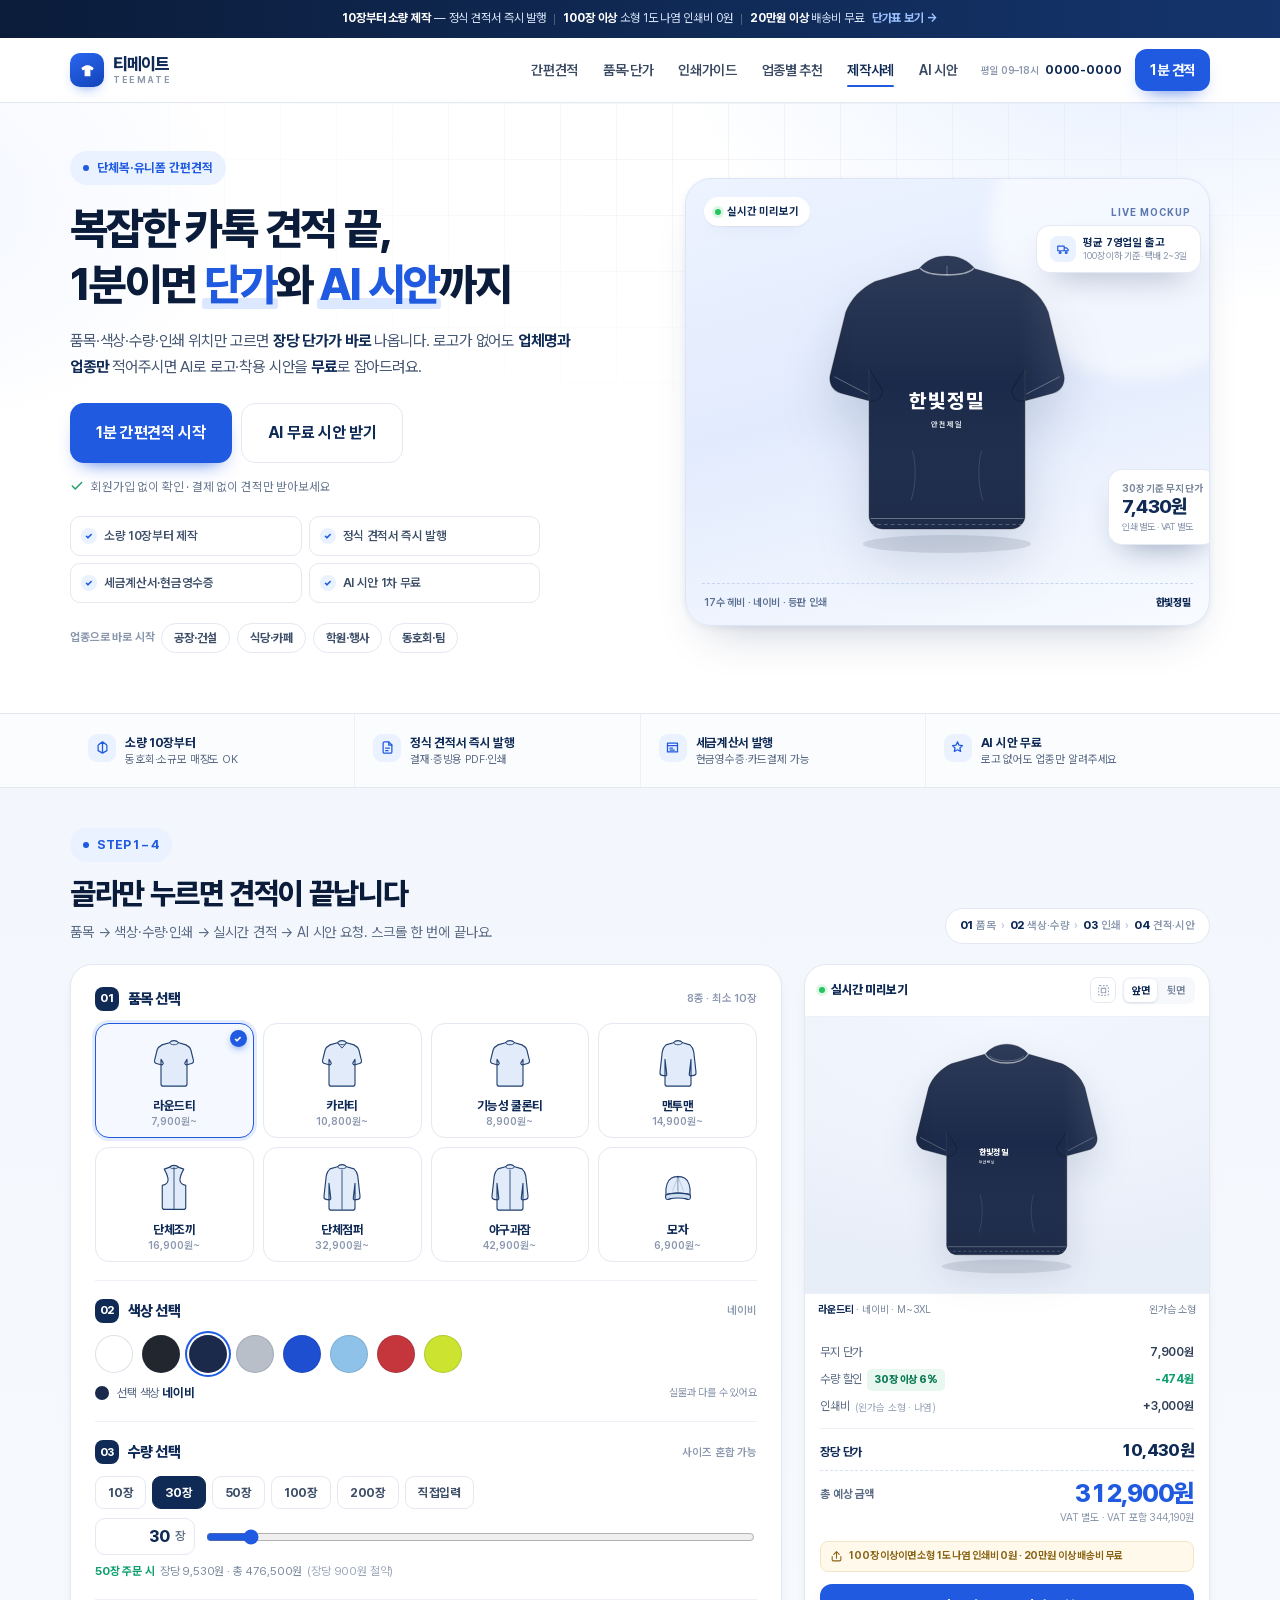
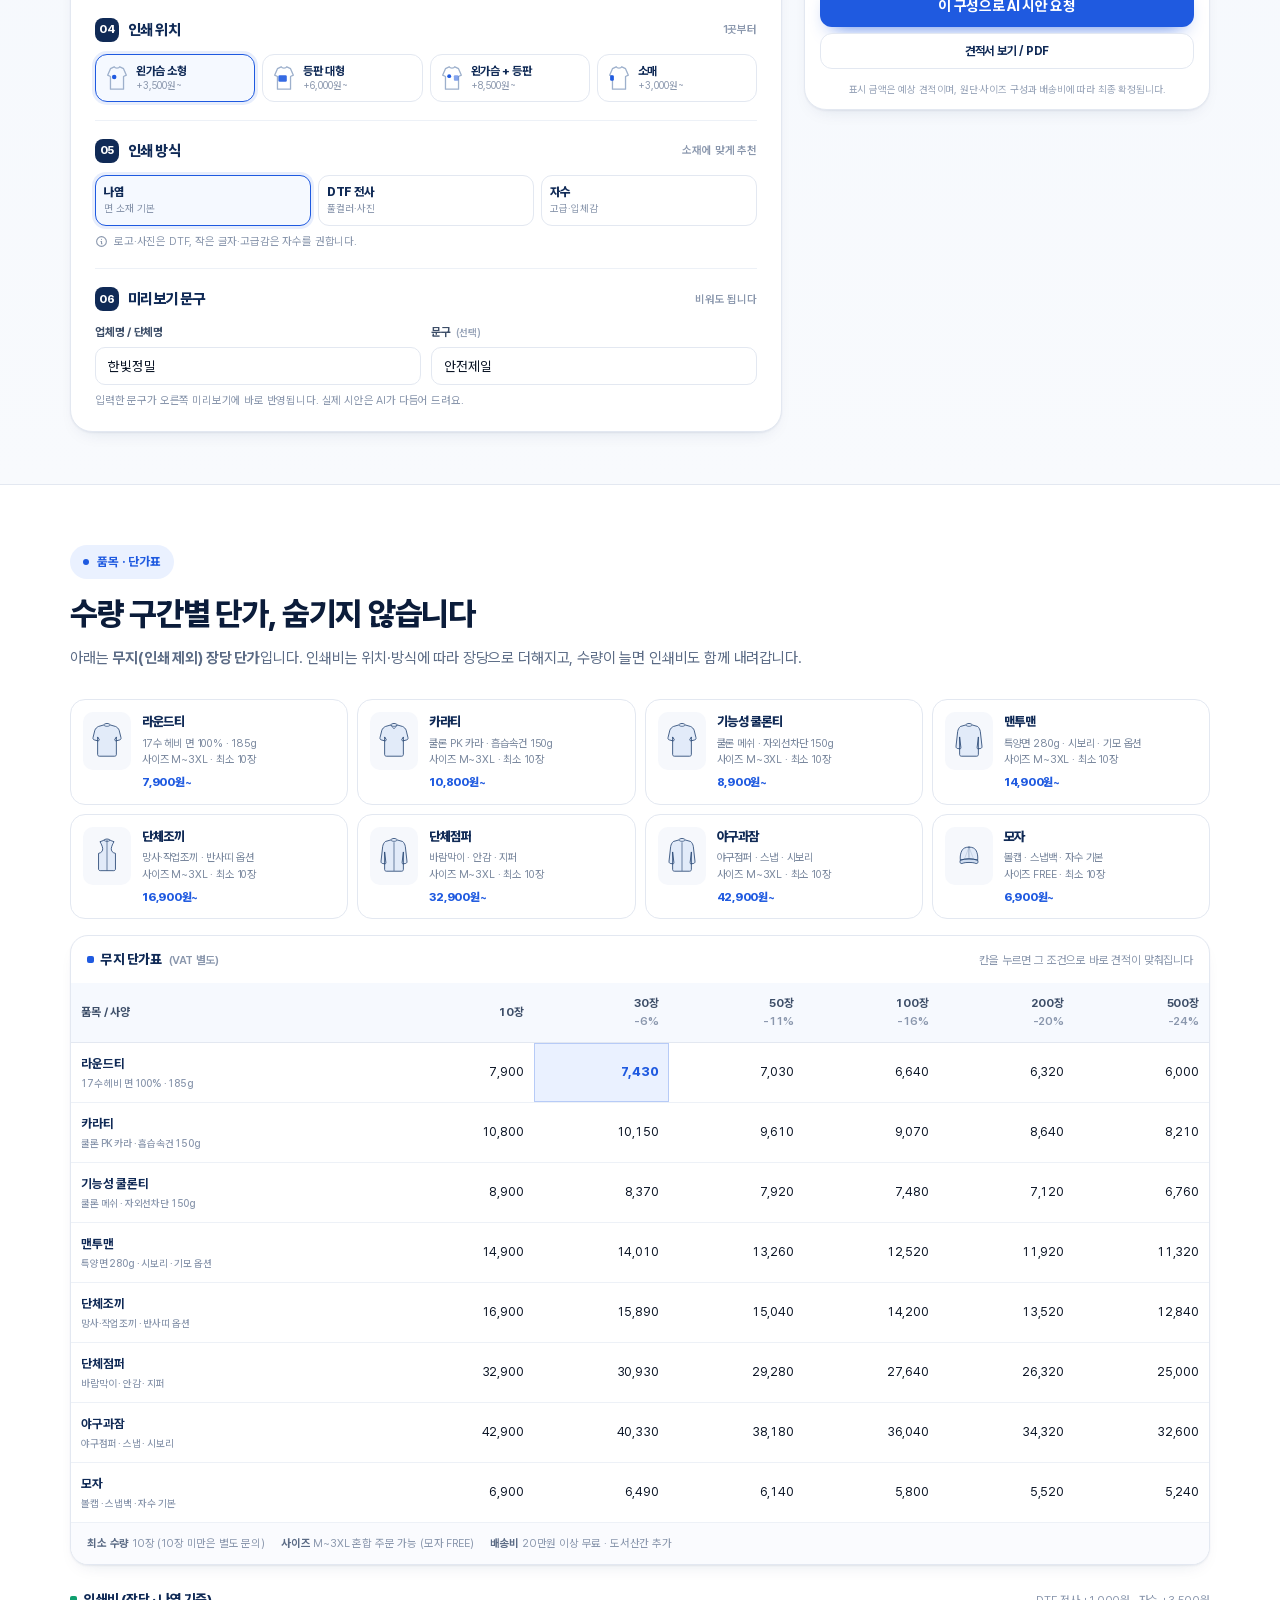
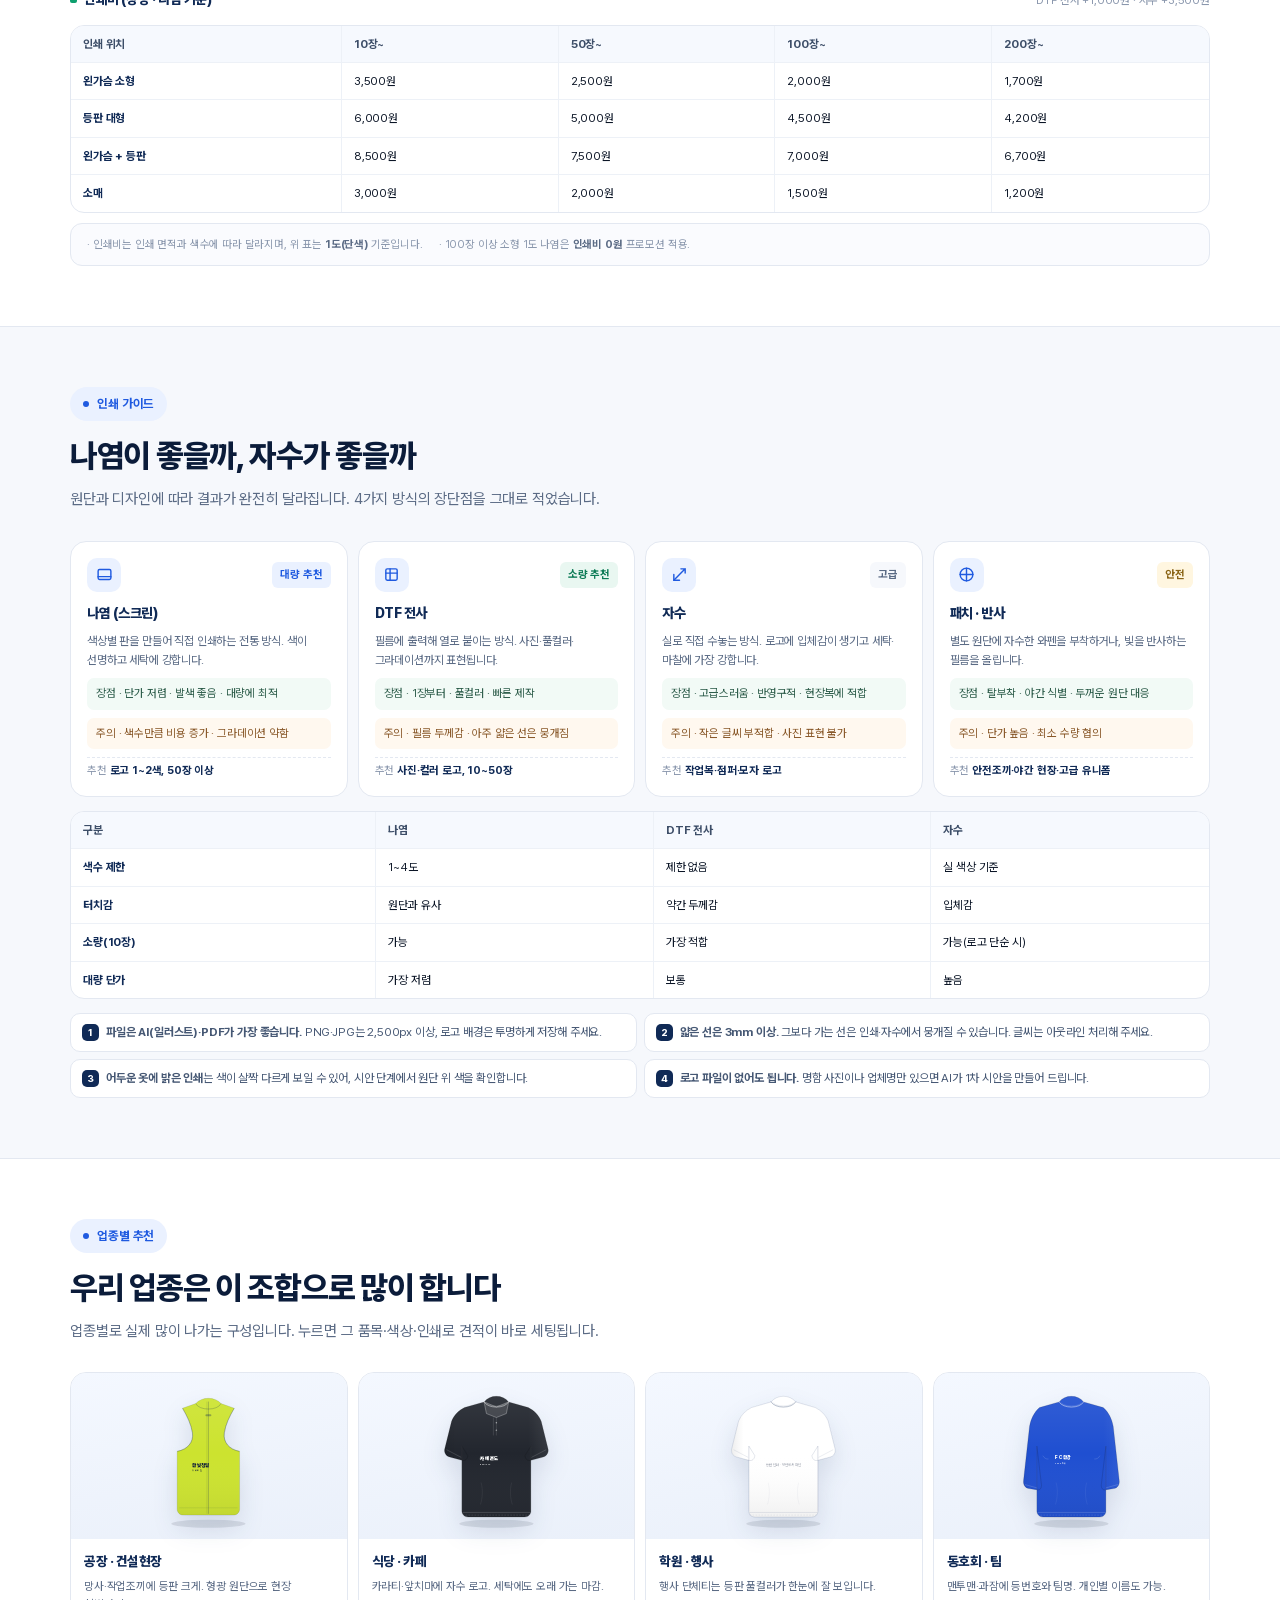
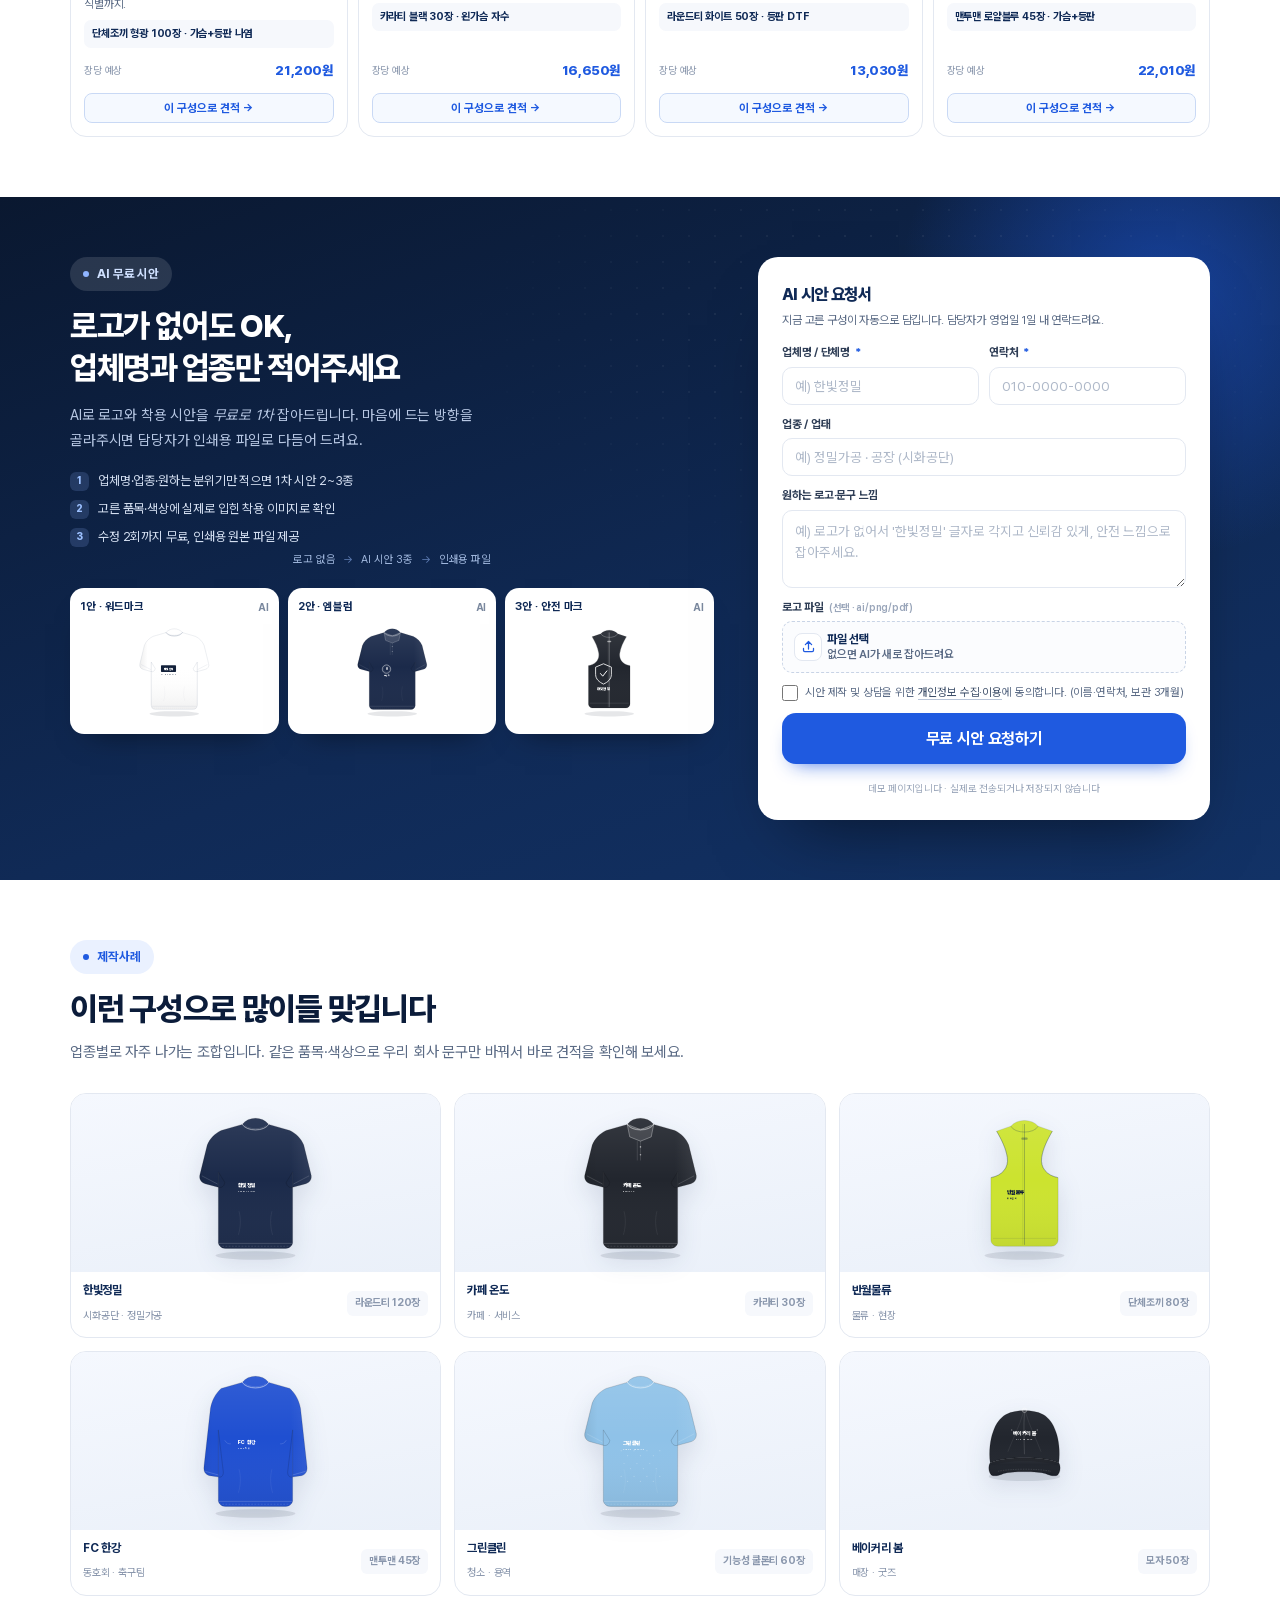
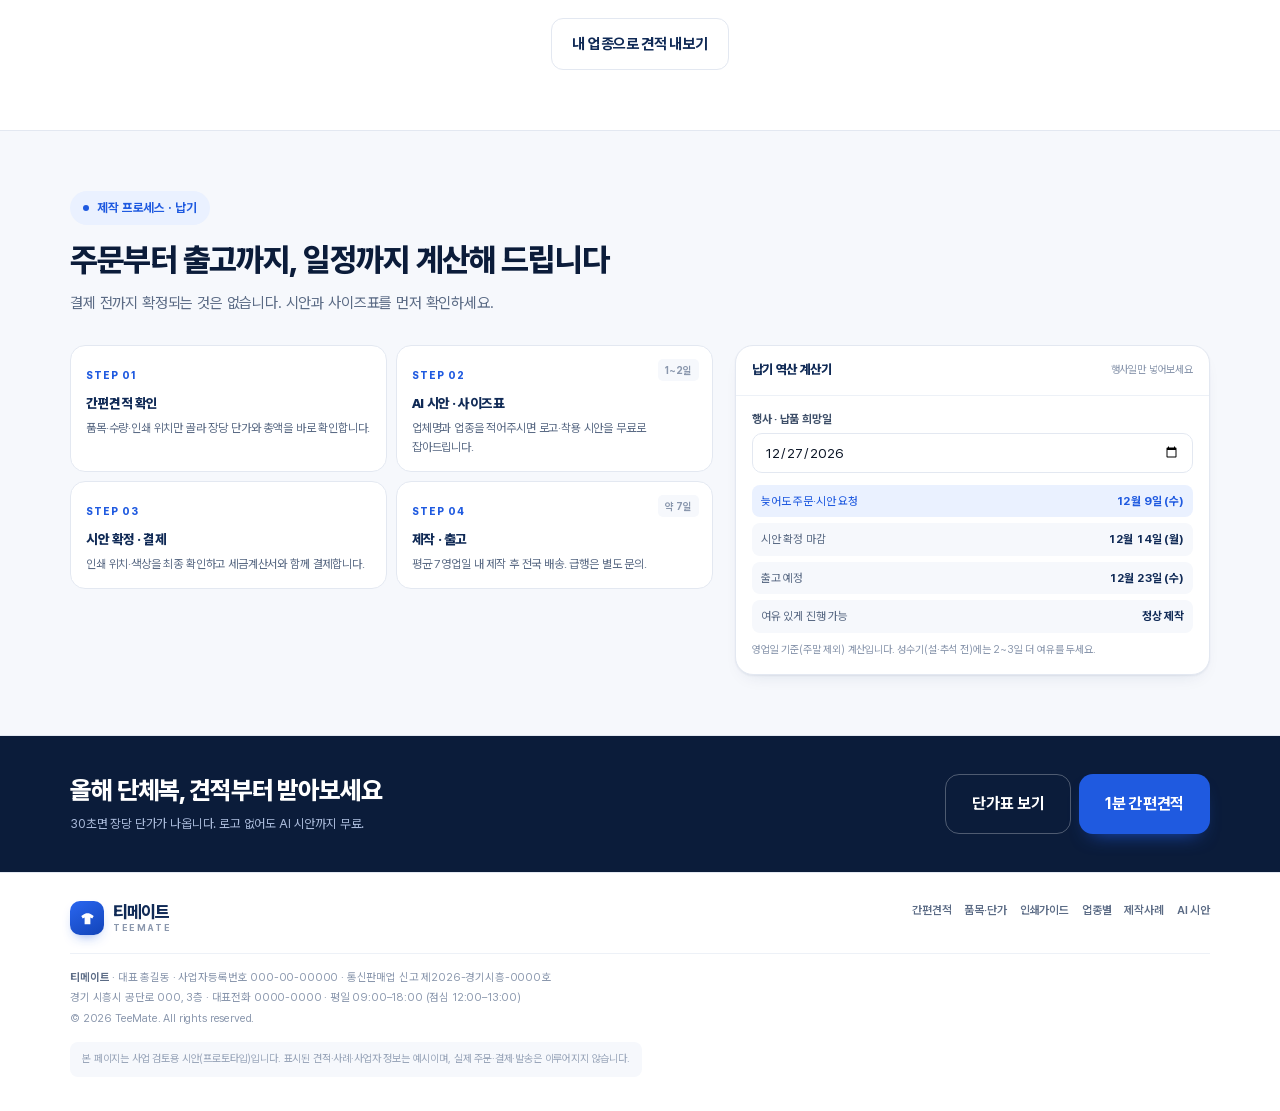
==== commit 14508ab8: "모자 SVG를 볼캡 실루엣으로 교체, 고객후기·FAQ 섹션 제거, '총무' 표현 전면 삭제" ====
--- a/index.html
+++ b/index.html
@@ -4,7 +4,7 @@
 <meta charset="utf-8">
 <meta name="viewport" content="width=device-width, initial-scale=1, viewport-fit=cover">
 <title>티메이트 TeeMate — 단체복·유니폼 1분 간편견적 + AI 무료 시안</title>
-<meta name="description" content="품목·색상·수량·인쇄 위치만 고르면 장당 단가가 바로 나옵니다. 수량 구간별 단가 공개, 총무 결재용 정식 견적서 즉시 발행, 로고가 없어도 AI 무료 시안. 소량 10장부터 · 세금계산서 발행.">
+<meta name="description" content="품목·색상·수량·인쇄 위치만 고르면 장당 단가가 바로 나옵니다. 수량 구간별 단가 공개, 결재용 정식 견적서 즉시 발행, 로고가 없어도 AI 무료 시안. 소량 10장부터 · 세금계산서 발행.">
 <meta name="theme-color" content="#102A56">
 <link rel="icon" href="data:image/svg+xml,%3Csvg xmlns='http://www.w3.org/2000/svg' viewBox='0 0 48 48'%3E%3Crect width='48' height='48' rx='12' fill='%231F5AE0'/%3E%3Cpath d='M24 13c-4 0-7 1.4-9 3l-4 3 3 5 4-2v14h12V22l4 2 3-5-4-3c-2-1.6-5-3-9-3z' fill='%23fff'/%3E%3C/svg%3E">
 <link rel="stylesheet" href="styles.css">
@@ -55,7 +55,6 @@
       <a href="#cases">제작사례</a>
       <a href="#ai">AI 무료 시안</a>
       <a href="#process">납기 · 제작 프로세스</a>
-      <a href="#faq">자주 묻는 질문</a>
       <div class="mm-cta">
         <a class="btn btn-ghost" href="#ai">AI 시안 요청</a>
         <a class="btn btn-primary" href="#quote">견적 시작</a>
@@ -133,7 +132,7 @@
       </li>
       <li>
         <span class="ic"><svg width="15" height="15" viewBox="0 0 24 24" fill="none" stroke="currentColor" stroke-width="2"><path d="M14 3H7a2 2 0 0 0-2 2v14a2 2 0 0 0 2 2h10a2 2 0 0 0 2-2V8z" stroke-linejoin="round"/><path d="M14 3v5h5M9 13h6M9 17h4" stroke-linecap="round"/></svg></span>
-        <span><b>정식 견적서 즉시 발행</b><span>총무 결재용 PDF·인쇄</span></span>
+        <span><b>정식 견적서 즉시 발행</b><span>결재·증빙용 PDF·인쇄</span></span>
       </li>
       <li>
         <span class="ic"><svg width="15" height="15" viewBox="0 0 24 24" fill="none" stroke="currentColor" stroke-width="2"><path d="M4 5h16v14H4z" stroke-linejoin="round"/><path d="M4 9h16M8 13h4M8 16h7" stroke-linecap="round"/></svg></span>
@@ -498,74 +497,6 @@
   </div>
 </section>
 
-<!-- ===== 후기 ===== -->
-<section class="sec rev-sec">
-  <div class="wrap">
-    <div class="sec-head" style="margin-bottom:20px">
-      <span class="eyebrow"><span class="dot"></span>고객 후기</span>
-      <h2 style="font-size:clamp(20px,2.8vw,26px)">총무님이 먼저 찾는 이유</h2>
-    </div>
-    <div class="rev-grid">
-      <div class="rev">
-        <div class="stars">★★★★★</div>
-        <p>“3개 업체 견적서를 하루 만에 다 받았어요. 결재 올릴 때 금액 산출 근거가 표로 나와서 설명할 게 없었습니다.”</p>
-        <div class="who"><b>시화공단 · 제조업 총무</b><span>작업조끼 120장</span></div>
-      </div>
-      <div class="rev">
-        <div class="stars">★★★★★</div>
-        <p>“로고 파일이 없어서 걱정했는데 업종만 알려주니 시안 3개를 바로 보내주더라고요. 그중 하나 그대로 갔습니다.”</p>
-        <div class="who"><b>카페 · 매장 운영</b><span>카라티 30장</span></div>
-      </div>
-      <div class="rev">
-        <div class="stars">★★★★☆</div>
-        <p>“행사가 급해서 납기 계산기로 역산해 봤는데, 늦으면 급행으로 안내해 줘서 일정에 맞춰 받았어요.”</p>
-        <div class="who"><b>학원 · 행사 담당</b><span>단체티 50장</span></div>
-      </div>
-    </div>
-    <div style="text-align:center;margin-top:12px"><span class="tag">데모 예시 후기입니다</span></div>
-  </div>
-</section>
-
-<!-- ===== FAQ ===== -->
-<section class="sec" id="faq">
-  <div class="wrap">
-    <div class="sec-head">
-      <span class="eyebrow"><span class="dot"></span>자주 묻는 질문</span>
-      <h2>총무님이 가장 많이 물어보시는 것</h2>
-    </div>
-    <div class="faq">
-      <details open>
-        <summary>정말 10장만 주문해도 되나요?</summary>
-        <p>네, 기본 10장부터 가능합니다. 10장 미만은 소량 추가비가 붙어서 별도 문의로 안내드립니다. 수량이 30·50·100·200·500장을 넘길 때마다 장당 단가가 한 단계씩 내려가고, <b>인쇄비도 함께 내려갑니다.</b></p>
-      </details>
-      <details>
-        <summary>견적서를 결재용으로 낼 수 있나요?</summary>
-        <p>가능합니다. 견적 화면의 <b>‘견적서 보기 / PDF’</b>를 누르면 사업자 정보와 고른 품목·색상·수량·인쇄·단가·VAT가 그대로 담긴 정식 견적서가 나오고, 인쇄 또는 PDF 저장으로 사내 결재에 바로 올릴 수 있습니다.</p>
-      </details>
-      <details>
-        <summary>로고 파일이 없는데 괜찮을까요?</summary>
-        <p>괜찮습니다. 업체명과 업종만 알려주시면 AI로 로고 시안과 착용 이미지를 1차 무료로 잡아드립니다. 명함 사진이나 손글씨 로고라도 보내주시면 방향을 잡을 수 있습니다. 수정은 2회까지 무료입니다.</p>
-      </details>
-      <details>
-        <summary>인쇄 방식은 무엇을 골라야 하나요?</summary>
-        <p>로고가 1~2색이고 수량이 많으면 <b>나염</b>, 사진이나 그라데이션이 있으면 <b>DTF 전사</b>, 작업복·점퍼·모자처럼 오래 입는 옷은 <b>자수</b>를 권합니다. 헷갈리시면 시안 단계에서 담당자가 더 나은 방향으로 한 번 더 제안드립니다.</p>
-      </details>
-      <details>
-        <summary>납기와 배송은 어떻게 되나요?</summary>
-        <p>시안 확정과 결제 후 평균 <b>7영업일</b> 내 출고되고, 택배는 출고 후 2~3일 걸립니다. 100장 이하 기준이며 수량이 많으면 하루 이틀 더 걸릴 수 있어요. 행사 일정이 있으시면 <b>최소 2주 전</b>에 주문하시는 것을 권합니다. 급행은 별도 문의 부탁드립니다.</p>
-      </details>
-      <details>
-        <summary>사이즈를 섞어서 주문할 수 있나요?</summary>
-        <p>가능합니다. M~3XL을 인원별로 섞어 주문하실 수 있고, 사이즈표를 먼저 보내드린 뒤 명단을 받습니다. 모자는 FREE 사이즈이며, 4XL 이상은 별도 문의입니다.</p>
-      </details>
-      <details>
-        <summary>세금계산서 발행과 결제 수단은요?</summary>
-        <p>세금계산서 발행, 카드 결제, 계좌이체 모두 가능하고 현금영수증도 발행됩니다. VAT는 별도이며 견적 화면에 포함 금액을 함께 표시합니다. 20만원 이상이면 배송비가 무료입니다.</p>
-      </details>
-    </div>
-  </div>
-</section>
-
 <!-- ===== CTA ===== -->
 <section class="cta-band">
   <div class="wrap cta-in">
@@ -590,14 +521,14 @@
         <span class="brand-name"><b>티메이트</b><span>TEEMATE</span></span>
       </a>
       <div class="foot-links">
-        <a href="#quote">간편견적</a><a href="#pricing">품목·단가</a><a href="#print-guide">인쇄가이드</a><a href="#industries">업종별</a><a href="#cases">제작사례</a><a href="#ai">AI 시안</a><a href="#faq">FAQ</a>
+        <a href="#quote">간편견적</a><a href="#pricing">품목·단가</a><a href="#print-guide">인쇄가이드</a><a href="#industries">업종별</a><a href="#cases">제작사례</a><a href="#ai">AI 시안</a>
       </div>
     </div>
     <div class="foot-info">
       <div><b>티메이트</b> · 대표 홍길동 · 사업자등록번호 000-00-00000 · 통신판매업 신고 제2026-경기시흥-0000호</div>
       <div>경기 시흥시 공단로 000, 3층 · 대표전화 0000-0000 · 평일 09:00–18:00 (점심 12:00–13:00)</div>
       <div>© 2026 TeeMate. All rights reserved.</div>
-      <div class="demo-note">본 페이지는 사업 검토용 시안(프로토타입)입니다. 표시된 견적·사례·후기·사업자 정보는 예시이며, 실제 주문·결제·발송은 이루어지지 않습니다.</div>
+      <div class="demo-note">본 페이지는 사업 검토용 시안(프로토타입)입니다. 표시된 견적·사례·사업자 정보는 예시이며, 실제 주문·결제·발송은 이루어지지 않습니다.</div>
     </div>
   </div>
 </footer>
--- a/styles.css
+++ b/styles.css
@@ -546,27 +546,6 @@
 .due-row.warn span,.due-row.warn b{color:var(--red)}
 .due-note{font-size:10.5px;color:var(--muted-2);margin-top:9px;line-height:1.6}
 
-/* ---------- 후기 ---------- */
-.rev-sec{background:var(--soft);border-top:1px solid var(--line);border-bottom:1px solid var(--line)}
-.rev-grid{display:grid;gap:9px}
-@media(min-width:760px){.rev-grid{grid-template-columns:repeat(3,1fr)}}
-.rev{border:1px solid var(--line);border-radius:14px;background:#fff;padding:14px}
-.rev .stars{color:#F5A623;font-size:11px;letter-spacing:1px}
-.rev p{font-size:12px;color:#3D4E68;line-height:1.65;margin:7px 0 9px}
-.rev .who{display:flex;align-items:center;justify-content:space-between;font-size:10.5px;color:var(--muted-2)}
-.rev .who b{color:#5B6B85;font-weight:700}
-
-/* ---------- FAQ ---------- */
-.faq{border:1px solid var(--line);border-radius:16px;overflow:hidden;background:#fff}
-.faq details{border-bottom:1px solid var(--line-2)}
-.faq details:last-child{border-bottom:0}
-.faq summary{list-style:none;cursor:pointer;padding:15px 18px;font-size:13.5px;font-weight:700;color:var(--navy);letter-spacing:-.025em;display:flex;align-items:center;justify-content:space-between;gap:12px}
-.faq summary::-webkit-details-marker{display:none}
-.faq summary::after{content:"+";font-size:17px;color:#9AA6BA;font-weight:400;line-height:1;flex:0 0 auto}
-.faq details[open] summary::after{content:"−";color:var(--blue)}
-.faq details p{padding:0 18px 15px;font-size:12.5px;color:var(--muted);line-height:1.78;max-width:780px}
-.faq details p b{color:var(--navy);font-weight:700}
-
 /* ---------- CTA / 푸터 ---------- */
 .cta-band{background:var(--navy-2);color:#fff;padding:38px 0}
 .cta-in{display:flex;flex-direction:column;gap:16px;align-items:flex-start}
